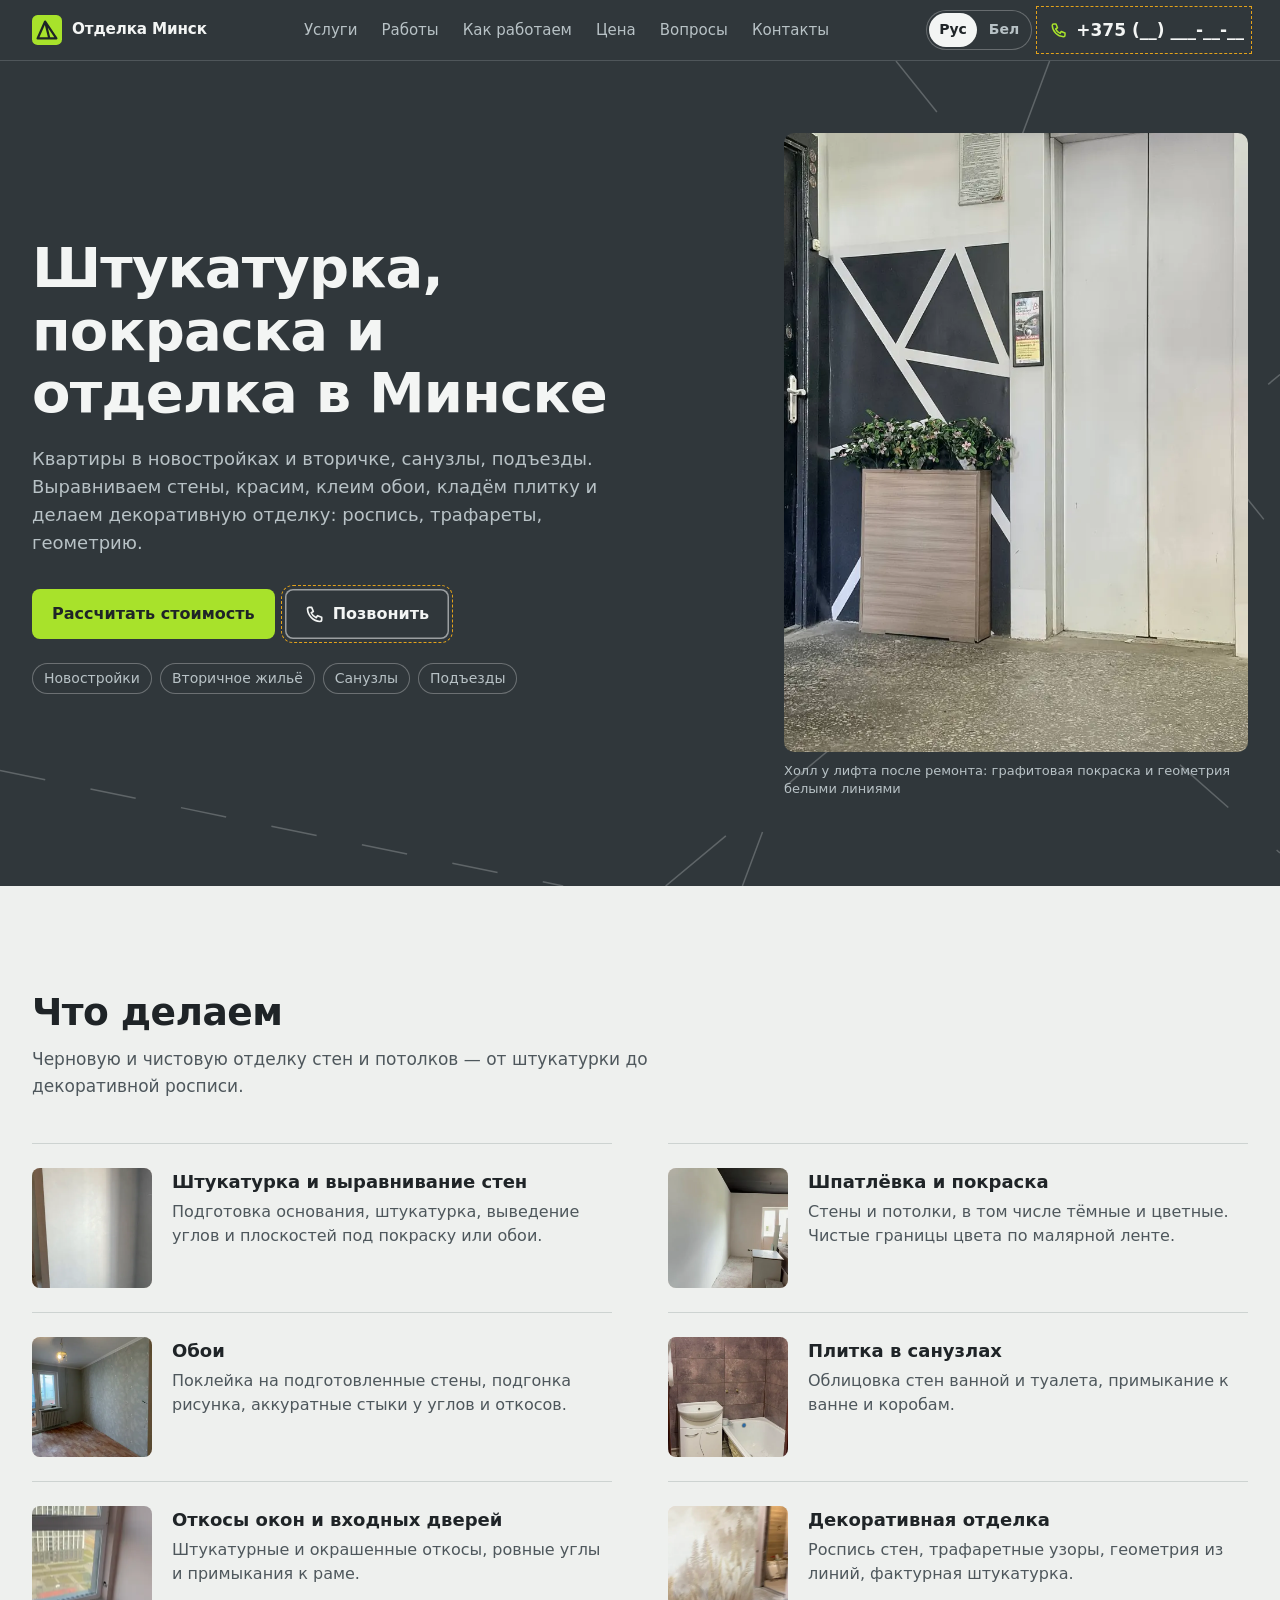
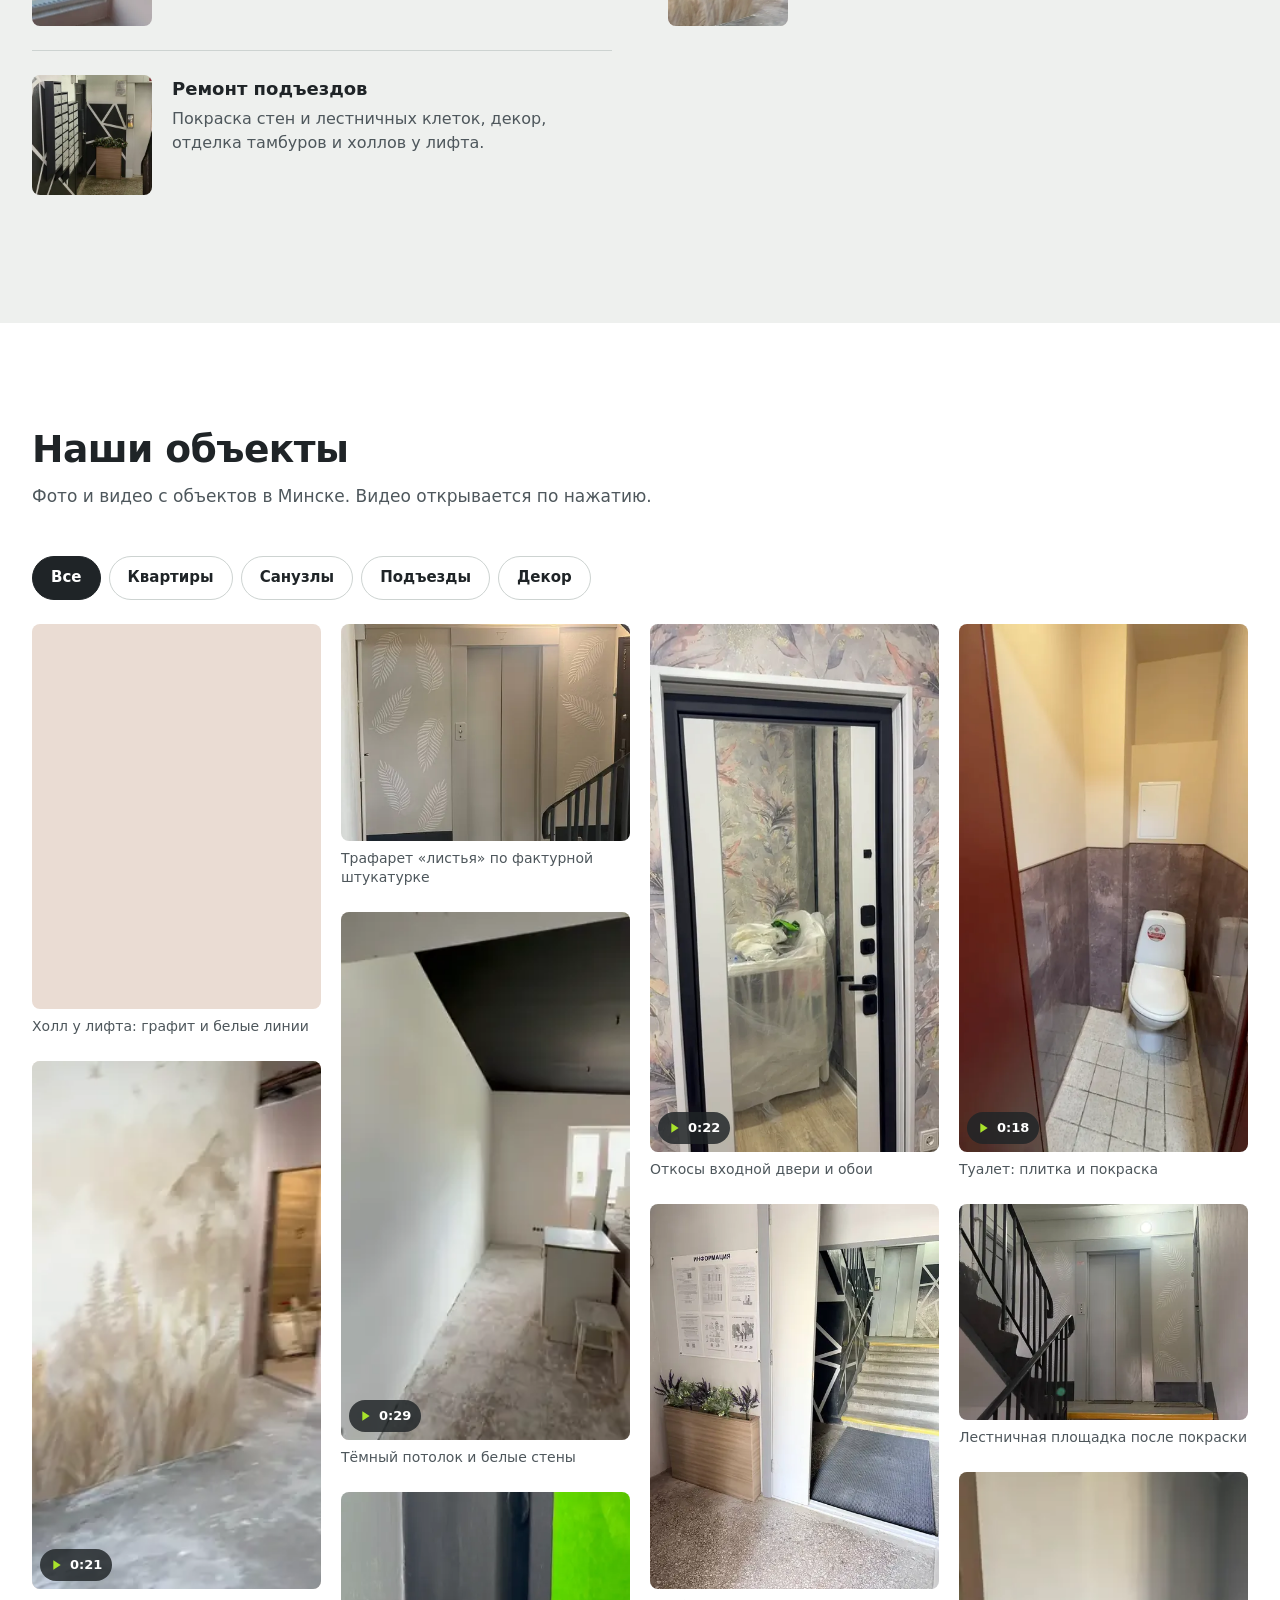
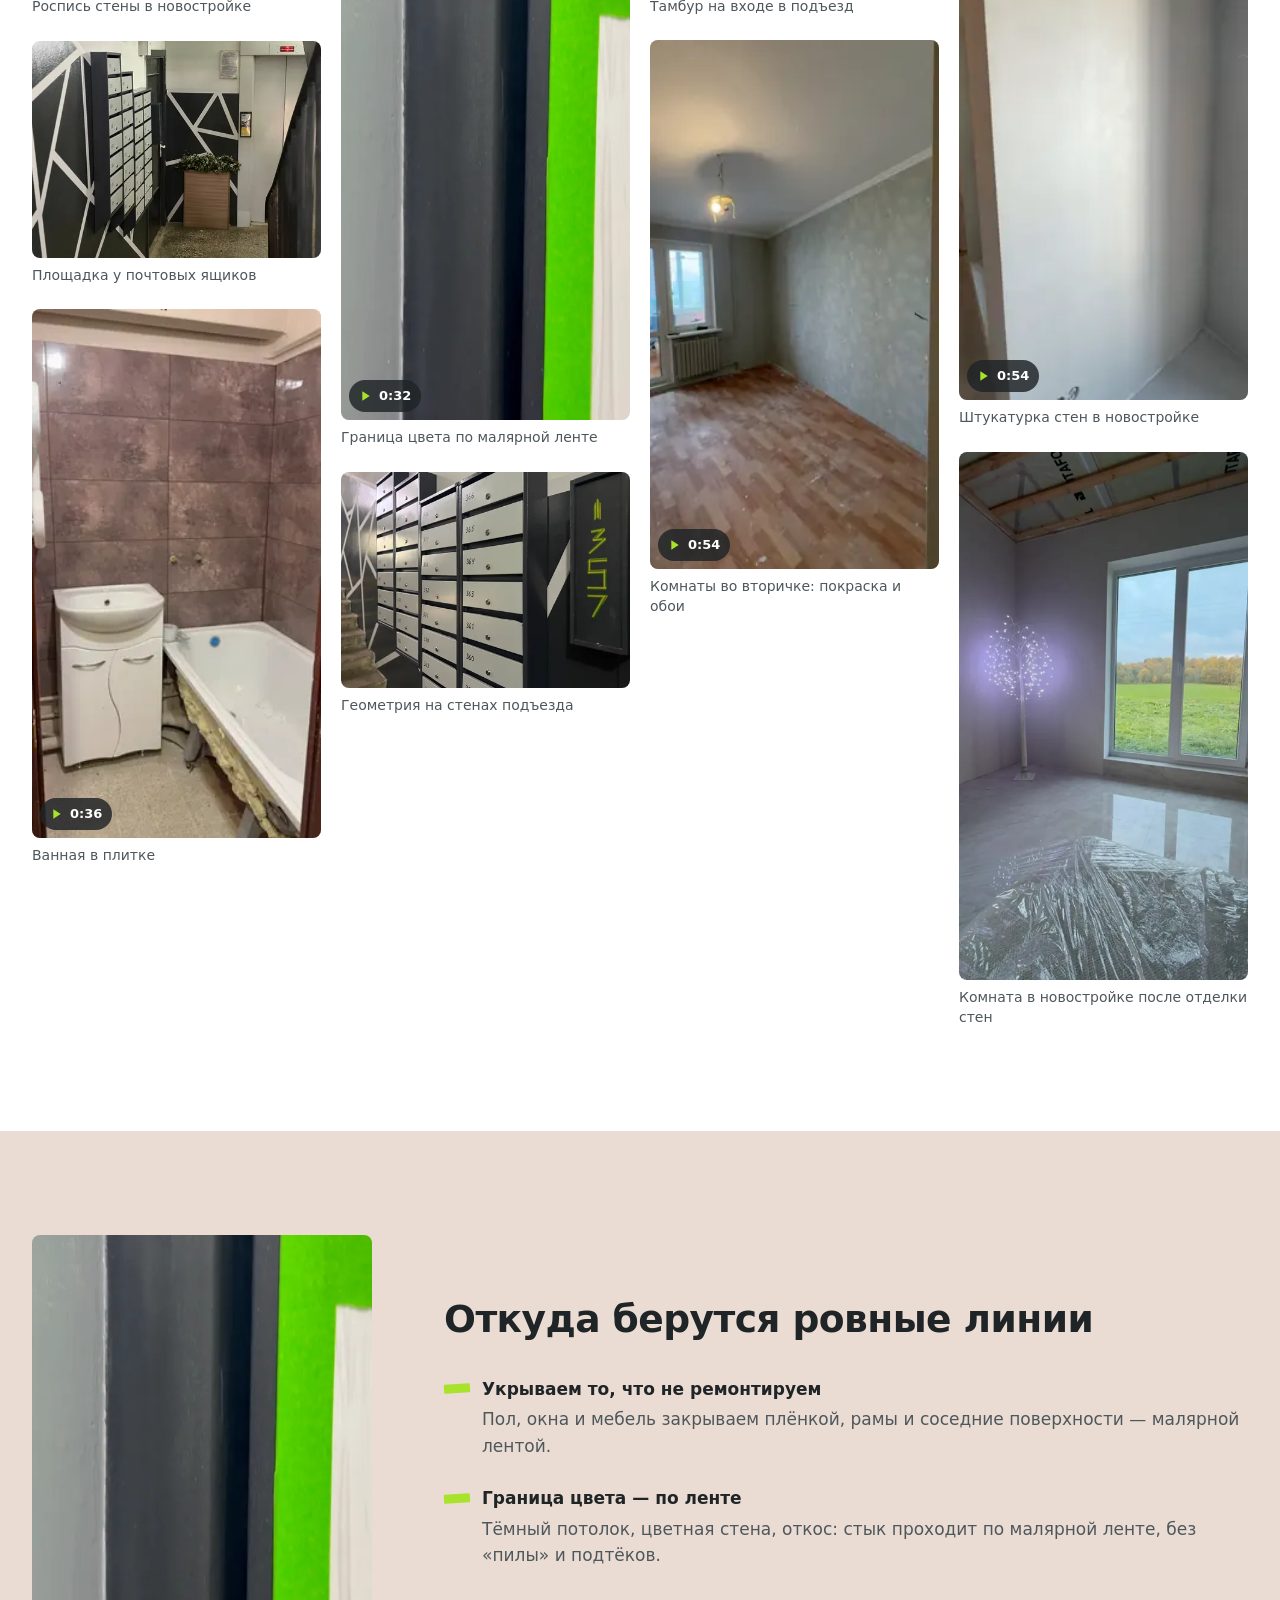
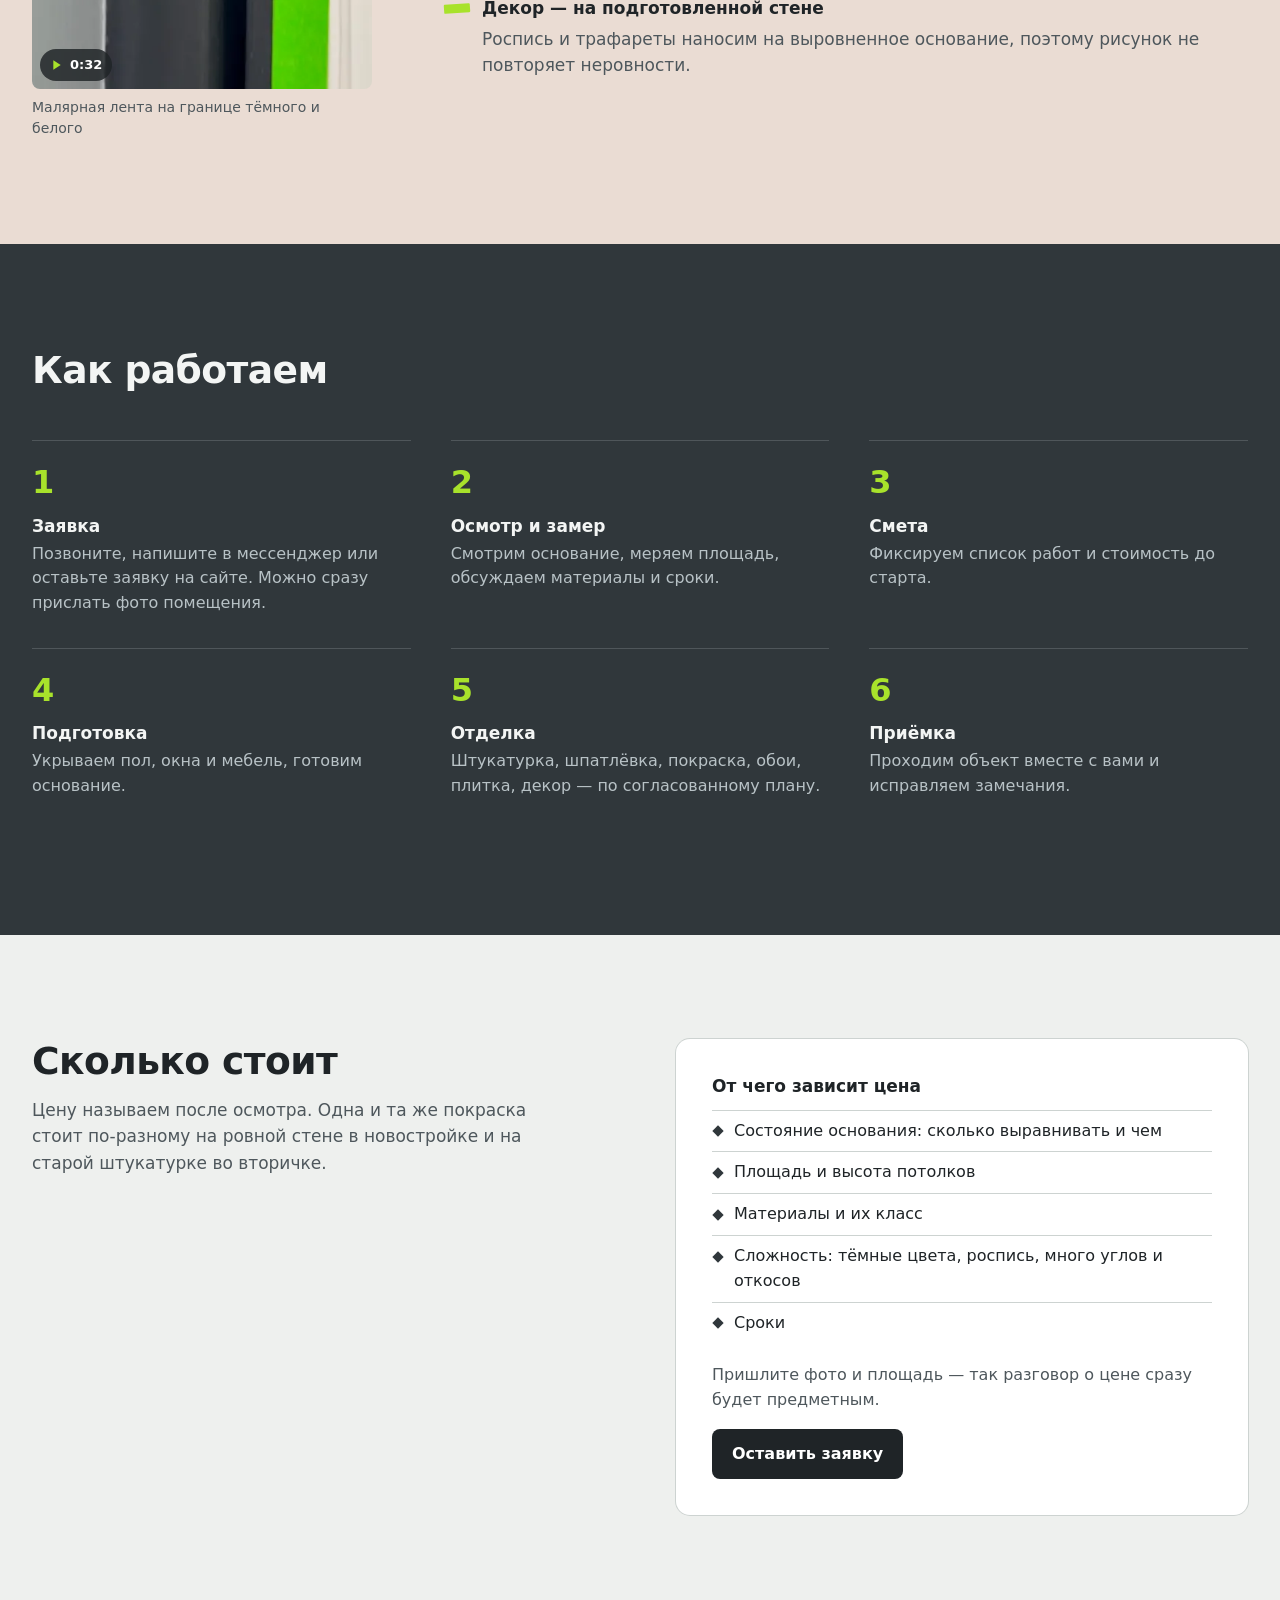
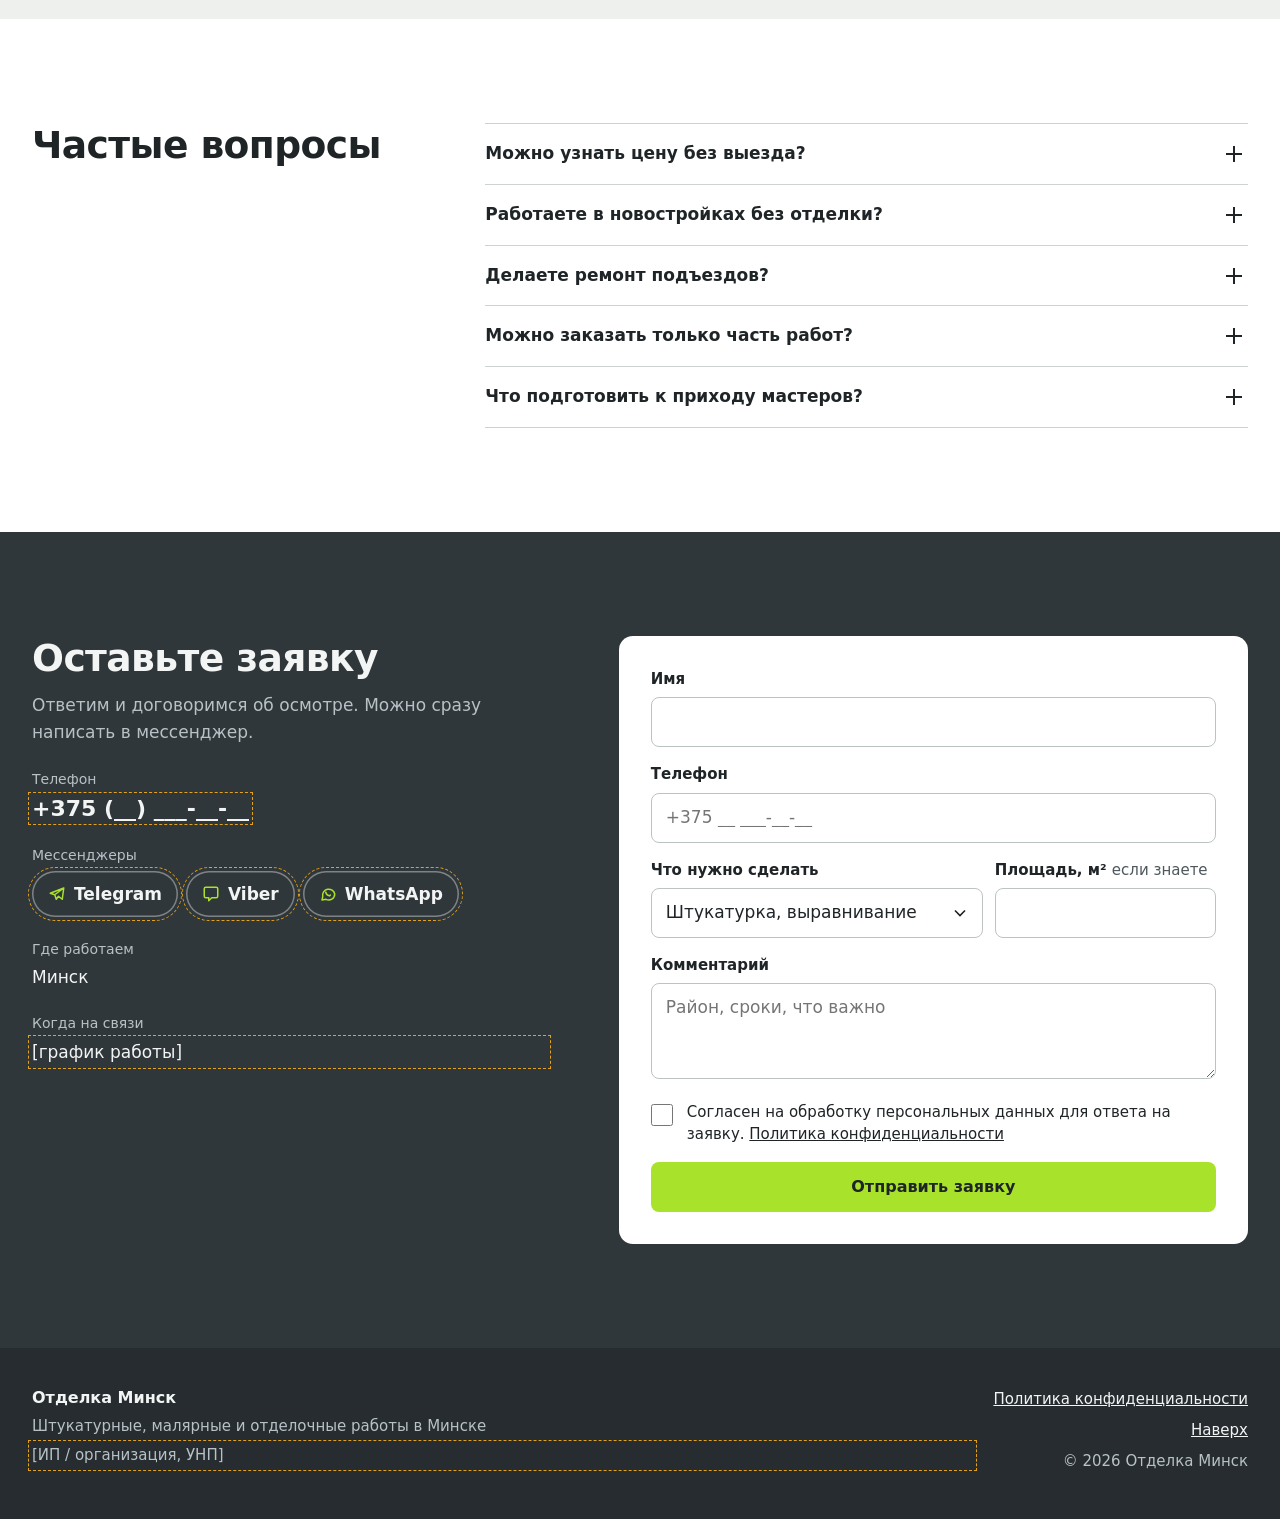
==== index.html @ 93bda0c2 "Одностраничный сайт отделочной бригады в Минске (RU/BY) Статический сайт для GitHub Pages: услуги, ф" ====
<!doctype html>
<html lang="ru">
<head>
<meta charset="utf-8">
<meta name="viewport" content="width=device-width, initial-scale=1, viewport-fit=cover">
<title>Штукатурка, покраска и отделка квартир в Минске | Отделка Минск</title>
<meta name="description" content="Штукатурка, покраска, обои, плитка, откосы и декоративная отделка в Минске. Квартиры, новостройки, подъезды. Фото и видео объектов, заявка на расчёт.">
<meta name="theme-color" content="#30373B">
<meta name="format-detection" content="telephone=no">
<link rel="canonical" href="https://pallsmi.github.io/otdelka-minsk/">
<link rel="alternate" hreflang="ru-BY" href="https://pallsmi.github.io/otdelka-minsk/">
<link rel="alternate" hreflang="be-BY" href="https://pallsmi.github.io/otdelka-minsk/be/">
<link rel="alternate" hreflang="x-default" href="https://pallsmi.github.io/otdelka-minsk/">
<meta property="og:type" content="website">
<meta property="og:locale" content="ru_BY">
<meta property="og:site_name" content="Отделка Минск">
<meta property="og:title" content="Штукатурка, покраска и отделка квартир в Минске">
<meta property="og:description" content="Штукатурка, покраска, обои, плитка, откосы и декоративная отделка в Минске. Квартиры, новостройки, подъезды. Фото и видео объектов, заявка на расчёт.">
<meta property="og:image" content="https://pallsmi.github.io/otdelka-minsk/assets/img/og.jpg">
<meta property="og:image:width" content="1200">
<meta property="og:image:height" content="630">
<meta property="og:image:alt" content="Подъезд после ремонта: графитовые стены с белыми линиями"><meta property="og:url" content="https://pallsmi.github.io/otdelka-minsk/">
<meta name="twitter:card" content="summary_large_image">
<link rel="icon" href="assets/favicon.svg" type="image/svg+xml">
<link rel="icon" href="assets/favicon-32.png" sizes="32x32" type="image/png">
<link rel="apple-touch-icon" href="assets/apple-touch-icon.png">
<link rel="preload" href="assets/fonts/unbounded-cyrillic-wght-normal.woff2" as="font" type="font/woff2" crossorigin>
<link rel="preload" href="assets/fonts/onest-cyrillic-wght-normal.woff2" as="font" type="font/woff2" crossorigin>
<link rel="preload" as="image" type="image/webp" href="assets/img/lift-geometry-800.webp" imagesrcset="assets/img/lift-geometry-480.webp 480w, assets/img/lift-geometry-800.webp 800w" imagesizes="(min-width: 900px) 40vw, 86vw" fetchpriority="high">
<link rel="stylesheet" href="css/style.css?v=d247fea7">
<script type="application/ld+json">{"@context":"https://schema.org","@type":"HomeAndConstructionBusiness","name":"Отделка Минск","description":"Штукатурка, покраска, обои, плитка, откосы и декоративная отделка в Минске. Квартиры, новостройки, подъезды. Фото и видео объектов, заявка на расчёт.","areaServed":{"@type":"City","name":"Минск"},"address":{"@type":"PostalAddress","addressLocality":"Минск","addressCountry":"BY"},"knowsLanguage":["ru","be"],"url":"https://pallsmi.github.io/otdelka-minsk/","image":"https://pallsmi.github.io/otdelka-minsk/assets/img/og.jpg"}</script>
<script type="application/ld+json">{"@context":"https://schema.org","@type":"FAQPage","mainEntity":[{"@type":"Question","name":"Можно узнать цену без выезда?","acceptedAnswer":{"@type":"Answer","text":"Примерно — по фото и площади. Точно — после осмотра: состояние стен и потолков по фото видно не всегда."}},{"@type":"Question","name":"Работаете в новостройках без отделки?","acceptedAnswer":{"@type":"Answer","text":"Да. Примеры — в разделе «Наши объекты»: штукатурка стен, откосы, роспись."}},{"@type":"Question","name":"Делаете ремонт подъездов?","acceptedAnswer":{"@type":"Answer","text":"Да: покраска стен и лестничных клеток, декор, отделка холлов у лифта. Фото — в разделе «Наши объекты»."}},{"@type":"Question","name":"Можно заказать только часть работ?","acceptedAnswer":{"@type":"Answer","text":"Да, например только покраску потолков или только откосы. Объём обсуждаем на осмотре."}},{"@type":"Question","name":"Что подготовить к приходу мастеров?","acceptedAnswer":{"@type":"Answer","text":"Вынести вещи, которые можно вынести, или сдвинуть мебель к центру комнаты — остальное укроем плёнкой."}}]}</script>
</head>
<body>
<a class="skip" href="#main">Перейти к содержанию</a>

<header class="site-header" id="top">
  <div class="wrap header-row">
    <a class="brand" href="./" aria-label="Отделка Минск">
      <svg class="brand-mark" viewBox="0 0 32 32" aria-hidden="true"><rect width="32" height="32" rx="6" fill="#A8E22B"/><path d="M6 25 L14 7 L26 25 Z M14 7 L18.5 25" fill="none" stroke="#1F2427" stroke-width="2.4" stroke-linejoin="round"/></svg>
      <span>Отделка Минск</span>
    </a>
    <nav class="nav" id="nav" aria-label="Меню">
      <ul>
        <li><a href="#services">Услуги</a></li>
        <li><a href="#works">Работы</a></li>
        <li><a href="#process">Как работаем</a></li>
        <li><a href="#price">Цена</a></li>
        <li><a href="#faq">Вопросы</a></li>
        <li><a href="#contact">Контакты</a></li>
      </ul>
      <a class="nav-phone todo" href="#contact"><svg class="ic" viewBox="0 0 24 24" fill="none" stroke="currentColor" stroke-width="2" stroke-linecap="round" stroke-linejoin="round" aria-hidden="true" focusable="false"><path d="M5 4h3l2 5-2.5 1.5a11 11 0 0 0 6 6L15 14l5 2v3a2 2 0 0 1-2 2A16 16 0 0 1 3 6a2 2 0 0 1 2-2z"/></svg><span>+375 (__) ___-__-__</span></a>
    </nav>
    <div class="header-tools">
      <div class="lang" role="group" aria-label="Язык сайта">
        <a href="./" hreflang="ru" lang="ru" aria-current="true">Рус</a>
        <a href="be/" hreflang="be" lang="be">Бел</a>
      </div>
      <a class="header-call todo" href="#contact"><svg class="ic" viewBox="0 0 24 24" fill="none" stroke="currentColor" stroke-width="2" stroke-linecap="round" stroke-linejoin="round" aria-hidden="true" focusable="false"><path d="M5 4h3l2 5-2.5 1.5a11 11 0 0 0 6 6L15 14l5 2v3a2 2 0 0 1-2 2A16 16 0 0 1 3 6a2 2 0 0 1 2-2z"/></svg><span>+375 (__) ___-__-__</span></a>
      <button class="burger" type="button" aria-expanded="false" aria-controls="nav" data-open="Меню" data-close="Закрыть меню" aria-label="Меню">
        <span></span><span></span><span></span>
      </button>
    </div>
  </div>
</header>

<main id="main">

<section class="hero" aria-labelledby="hero-title">
  <svg class="hero-lines" viewBox="0 0 100 100" preserveAspectRatio="none" aria-hidden="true">
    <line x1="52" y1="100" x2="100" y2="38" pathLength="1"/>
    <line x1="70" y1="0" x2="100" y2="58" pathLength="1"/>
    <line x1="62" y1="44" x2="100" y2="96" pathLength="1"/>
    <line x1="82" y1="0" x2="58" y2="100" pathLength="1"/>
    <line x1="0" y1="86" x2="44" y2="100" pathLength="1"/>
  </svg>
  <div class="wrap hero-grid">
    <div class="hero-copy">
      <h1 id="hero-title">Штукатурка, покраска и отделка в Минске</h1>
      <p class="hero-lead">Квартиры в новостройках и вторичке, санузлы, подъезды. Выравниваем стены, красим, клеим обои, кладём плитку и делаем декоративную отделку: роспись, трафареты, геометрию.</p>
      <div class="hero-actions">
        <a class="btn btn-tape" href="#contact">Рассчитать стоимость</a>
        <a class="btn btn-ghost todo" href="#contact"><svg class="ic" viewBox="0 0 24 24" fill="none" stroke="currentColor" stroke-width="2" stroke-linecap="round" stroke-linejoin="round" aria-hidden="true" focusable="false"><path d="M5 4h3l2 5-2.5 1.5a11 11 0 0 0 6 6L15 14l5 2v3a2 2 0 0 1-2 2A16 16 0 0 1 3 6a2 2 0 0 1 2-2z"/></svg>Позвонить</a>
      </div>
      <ul class="hero-tags" aria-label="Типы объектов"><li>Новостройки</li><li>Вторичное жильё</li><li>Санузлы</li><li>Подъезды</li>
      </ul>
    </div>
    <figure class="hero-photo">
      <img src="assets/img/lift-geometry-800.webp" srcset="assets/img/lift-geometry-480.webp 480w, assets/img/lift-geometry-800.webp 800w" sizes="(min-width: 900px) 40vw, 86vw"
 width="960" height="1280" alt="Холл у лифта после ремонта: графитовая покраска и геометрия белыми линиями" loading="eager" decoding="sync" fetchpriority="high">
      <figcaption>Холл у лифта после ремонта: графитовая покраска и геометрия белыми линиями</figcaption>
    </figure>
  </div>
</section>

<section class="section services" id="services" aria-labelledby="services-title">
  <div class="wrap">
    <div class="section-head">
      <h2 id="services-title">Что делаем</h2>
      <p>Черновую и чистовую отделку стен и потолков — от штукатурки до декоративной росписи.</p>
    </div>
    <ul class="svc">
      <li>
        <img class="svc-img" src="assets/img/plaster-464.webp" srcset="assets/img/plaster-240.webp 240w, assets/img/plaster-464.webp 464w" sizes="(min-width: 900px) 128px, 96px"
 width="464" height="848" alt="" loading="lazy" decoding="async">
        <div>
          <h3>Штукатурка и выравнивание стен</h3>
          <p>Подготовка основания, штукатурка, выведение углов и плоскостей под покраску или обои.</p>
        </div>
      </li>
      <li>
        <img class="svc-img" src="assets/img/dark-ceiling-464.webp" srcset="assets/img/dark-ceiling-240.webp 240w, assets/img/dark-ceiling-464.webp 464w" sizes="(min-width: 900px) 128px, 96px"
 width="464" height="848" alt="" loading="lazy" decoding="async">
        <div>
          <h3>Шпатлёвка и покраска</h3>
          <p>Стены и потолки, в том числе тёмные и цветные. Чистые границы цвета по малярной ленте.</p>
        </div>
      </li>
      <li>
        <img class="svc-img" src="assets/img/wallpaper-464.webp" srcset="assets/img/wallpaper-240.webp 240w, assets/img/wallpaper-464.webp 464w" sizes="(min-width: 900px) 128px, 96px"
 width="464" height="848" alt="" loading="lazy" decoding="async">
        <div>
          <h3>Обои</h3>
          <p>Поклейка на подготовленные стены, подгонка рисунка, аккуратные стыки у углов и откосов.</p>
        </div>
      </li>
      <li>
        <img class="svc-img" src="assets/img/bath-464.webp" srcset="assets/img/bath-240.webp 240w, assets/img/bath-464.webp 464w" sizes="(min-width: 900px) 128px, 96px"
 width="464" height="848" alt="" loading="lazy" decoding="async">
        <div>
          <h3>Плитка в санузлах</h3>
          <p>Облицовка стен ванной и туалета, примыкание к ванне и коробам.</p>
        </div>
      </li>
      <li>
        <img class="svc-img" src="assets/img/slopes-464.webp" srcset="assets/img/slopes-240.webp 240w, assets/img/slopes-464.webp 464w" sizes="(min-width: 900px) 128px, 96px"
 width="464" height="848" alt="" loading="lazy" decoding="async">
        <div>
          <h3>Откосы окон и входных дверей</h3>
          <p>Штукатурные и окрашенные откосы, ровные углы и примыкания к раме.</p>
        </div>
      </li>
      <li>
        <img class="svc-img" src="assets/img/mural-464.webp" srcset="assets/img/mural-240.webp 240w, assets/img/mural-464.webp 464w" sizes="(min-width: 900px) 128px, 96px"
 width="464" height="848" alt="" loading="lazy" decoding="async">
        <div>
          <h3>Декоративная отделка</h3>
          <p>Роспись стен, трафаретные узоры, геометрия из линий, фактурная штукатурка.</p>
        </div>
      </li>
      <li>
        <img class="svc-img" src="assets/img/hall-geometry-800.webp" srcset="assets/img/hall-geometry-480.webp 480w, assets/img/hall-geometry-800.webp 800w, assets/img/hall-geometry-1280.webp 1280w" sizes="(min-width: 900px) 128px, 96px"
 width="1280" height="960" alt="" loading="lazy" decoding="async">
        <div>
          <h3>Ремонт подъездов</h3>
          <p>Покраска стен и лестничных клеток, декор, отделка тамбуров и холлов у лифта.</p>
        </div>
      </li>
    </ul>
  </div>
</section>

<section class="section works" id="works" aria-labelledby="works-title">
  <div class="wrap">
    <div class="section-head">
      <h2 id="works-title">Наши объекты</h2>
      <p>Фото и видео с объектов в Минске. Видео открывается по нажатию.</p>
    </div>
    <div class="filters" role="group" aria-label="Показать работы">
      <button type="button" data-filter="all" aria-pressed="true">Все</button>
      <button type="button" data-filter="flat" aria-pressed="false">Квартиры</button>
      <button type="button" data-filter="bath" aria-pressed="false">Санузлы</button>
      <button type="button" data-filter="entrance" aria-pressed="false">Подъезды</button>
      <button type="button" data-filter="decor" aria-pressed="false">Декор</button>
    </div>
    <ul class="grid" id="grid">
      <li data-cats="entrance decor">
        <figure>
          <button class="tile" type="button" data-index="0">
            <span class="sr-only">Открыть фото: Холл у лифта: графит и белые линии</span>
            <img src="assets/img/lift-geometry-800.webp" srcset="assets/img/lift-geometry-480.webp 480w, assets/img/lift-geometry-800.webp 800w" sizes="(min-width: 1040px) 280px, (min-width: 600px) 30vw, 46vw"
 width="960" height="1280" alt="" loading="lazy" decoding="async">
          </button>
          <figcaption>Холл у лифта: графит и белые линии</figcaption>
        </figure>
      </li>
      <li data-cats="flat decor">
        <figure>
          <button class="tile" type="button" data-index="1">
            <span class="sr-only">Смотреть видео: Роспись стены в новостройке</span>
            <img src="assets/img/mural-464.webp" srcset="assets/img/mural-240.webp 240w, assets/img/mural-464.webp 464w" sizes="(min-width: 1040px) 280px, (min-width: 600px) 30vw, 46vw"
 width="464" height="848" alt="" loading="lazy" decoding="async">
            <span class="play" aria-hidden="true"><svg class="ic" viewBox="0 0 24 24" fill="none" stroke="currentColor" stroke-width="2" stroke-linecap="round" stroke-linejoin="round" aria-hidden="true" focusable="false"><path d="M8 5v14l11-7z" fill="currentColor" stroke="none"/></svg><span>0:21</span></span>
          </button>
          <figcaption>Роспись стены в новостройке</figcaption>
        </figure>
      </li>
      <li data-cats="entrance decor">
        <figure>
          <button class="tile" type="button" data-index="2">
            <span class="sr-only">Открыть фото: Площадка у почтовых ящиков</span>
            <img src="assets/img/hall-geometry-800.webp" srcset="assets/img/hall-geometry-480.webp 480w, assets/img/hall-geometry-800.webp 800w, assets/img/hall-geometry-1280.webp 1280w" sizes="(min-width: 1040px) 280px, (min-width: 600px) 30vw, 46vw"
 width="1280" height="960" alt="" loading="lazy" decoding="async">
          </button>
          <figcaption>Площадка у почтовых ящиков</figcaption>
        </figure>
      </li>
      <li data-cats="bath">
        <figure>
          <button class="tile" type="button" data-index="3">
            <span class="sr-only">Смотреть видео: Ванная в плитке</span>
            <img src="assets/img/bath-464.webp" srcset="assets/img/bath-240.webp 240w, assets/img/bath-464.webp 464w" sizes="(min-width: 1040px) 280px, (min-width: 600px) 30vw, 46vw"
 width="464" height="848" alt="" loading="lazy" decoding="async">
            <span class="play" aria-hidden="true"><svg class="ic" viewBox="0 0 24 24" fill="none" stroke="currentColor" stroke-width="2" stroke-linecap="round" stroke-linejoin="round" aria-hidden="true" focusable="false"><path d="M8 5v14l11-7z" fill="currentColor" stroke="none"/></svg><span>0:36</span></span>
          </button>
          <figcaption>Ванная в плитке</figcaption>
        </figure>
      </li>
      <li data-cats="entrance decor">
        <figure>
          <button class="tile" type="button" data-index="4">
            <span class="sr-only">Открыть фото: Трафарет «листья» по фактурной штукатурке</span>
            <img src="assets/img/lift-leaves-800.webp" srcset="assets/img/lift-leaves-480.webp 480w, assets/img/lift-leaves-800.webp 800w, assets/img/lift-leaves-1280.webp 1280w" sizes="(min-width: 1040px) 280px, (min-width: 600px) 30vw, 46vw"
 width="1280" height="960" alt="" loading="lazy" decoding="async">
          </button>
          <figcaption>Трафарет «листья» по фактурной штукатурке</figcaption>
        </figure>
      </li>
      <li data-cats="flat">
        <figure>
          <button class="tile" type="button" data-index="5">
            <span class="sr-only">Смотреть видео: Тёмный потолок и белые стены</span>
            <img src="assets/img/dark-ceiling-464.webp" srcset="assets/img/dark-ceiling-240.webp 240w, assets/img/dark-ceiling-464.webp 464w" sizes="(min-width: 1040px) 280px, (min-width: 600px) 30vw, 46vw"
 width="464" height="848" alt="" loading="lazy" decoding="async">
            <span class="play" aria-hidden="true"><svg class="ic" viewBox="0 0 24 24" fill="none" stroke="currentColor" stroke-width="2" stroke-linecap="round" stroke-linejoin="round" aria-hidden="true" focusable="false"><path d="M8 5v14l11-7z" fill="currentColor" stroke="none"/></svg><span>0:29</span></span>
          </button>
          <figcaption>Тёмный потолок и белые стены</figcaption>
        </figure>
      </li>
      <li data-cats="flat decor">
        <figure>
          <button class="tile" type="button" data-index="6">
            <span class="sr-only">Смотреть видео: Граница цвета по малярной ленте</span>
            <img src="assets/img/tape-464.webp" srcset="assets/img/tape-240.webp 240w, assets/img/tape-464.webp 464w" sizes="(min-width: 1040px) 280px, (min-width: 600px) 30vw, 46vw"
 width="464" height="848" alt="" loading="lazy" decoding="async">
            <span class="play" aria-hidden="true"><svg class="ic" viewBox="0 0 24 24" fill="none" stroke="currentColor" stroke-width="2" stroke-linecap="round" stroke-linejoin="round" aria-hidden="true" focusable="false"><path d="M8 5v14l11-7z" fill="currentColor" stroke="none"/></svg><span>0:32</span></span>
          </button>
          <figcaption>Граница цвета по малярной ленте</figcaption>
        </figure>
      </li>
      <li data-cats="entrance decor">
        <figure>
          <button class="tile" type="button" data-index="7">
            <span class="sr-only">Открыть фото: Геометрия на стенах подъезда</span>
            <img src="assets/img/mailboxes-800.webp" srcset="assets/img/mailboxes-480.webp 480w, assets/img/mailboxes-800.webp 800w, assets/img/mailboxes-1280.webp 1280w" sizes="(min-width: 1040px) 280px, (min-width: 600px) 30vw, 46vw"
 width="1280" height="960" alt="" loading="lazy" decoding="async">
          </button>
          <figcaption>Геометрия на стенах подъезда</figcaption>
        </figure>
      </li>
      <li data-cats="flat">
        <figure>
          <button class="tile" type="button" data-index="8">
            <span class="sr-only">Смотреть видео: Откосы входной двери и обои</span>
            <img src="assets/img/door-464.webp" srcset="assets/img/door-240.webp 240w, assets/img/door-464.webp 464w" sizes="(min-width: 1040px) 280px, (min-width: 600px) 30vw, 46vw"
 width="464" height="848" alt="" loading="lazy" decoding="async">
            <span class="play" aria-hidden="true"><svg class="ic" viewBox="0 0 24 24" fill="none" stroke="currentColor" stroke-width="2" stroke-linecap="round" stroke-linejoin="round" aria-hidden="true" focusable="false"><path d="M8 5v14l11-7z" fill="currentColor" stroke="none"/></svg><span>0:22</span></span>
          </button>
          <figcaption>Откосы входной двери и обои</figcaption>
        </figure>
      </li>
      <li data-cats="entrance">
        <figure>
          <button class="tile" type="button" data-index="9">
            <span class="sr-only">Открыть фото: Тамбур на входе в подъезд</span>
            <img src="assets/img/entrance-800.webp" srcset="assets/img/entrance-480.webp 480w, assets/img/entrance-800.webp 800w" sizes="(min-width: 1040px) 280px, (min-width: 600px) 30vw, 46vw"
 width="960" height="1280" alt="" loading="lazy" decoding="async">
          </button>
          <figcaption>Тамбур на входе в подъезд</figcaption>
        </figure>
      </li>
      <li data-cats="flat">
        <figure>
          <button class="tile" type="button" data-index="10">
            <span class="sr-only">Смотреть видео: Комнаты во вторичке: покраска и обои</span>
            <img src="assets/img/wallpaper-464.webp" srcset="assets/img/wallpaper-240.webp 240w, assets/img/wallpaper-464.webp 464w" sizes="(min-width: 1040px) 280px, (min-width: 600px) 30vw, 46vw"
 width="464" height="848" alt="" loading="lazy" decoding="async">
            <span class="play" aria-hidden="true"><svg class="ic" viewBox="0 0 24 24" fill="none" stroke="currentColor" stroke-width="2" stroke-linecap="round" stroke-linejoin="round" aria-hidden="true" focusable="false"><path d="M8 5v14l11-7z" fill="currentColor" stroke="none"/></svg><span>0:54</span></span>
          </button>
          <figcaption>Комнаты во вторичке: покраска и обои</figcaption>
        </figure>
      </li>
      <li data-cats="bath">
        <figure>
          <button class="tile" type="button" data-index="11">
            <span class="sr-only">Смотреть видео: Туалет: плитка и покраска</span>
            <img src="assets/img/wc-464.webp" srcset="assets/img/wc-240.webp 240w, assets/img/wc-464.webp 464w" sizes="(min-width: 1040px) 280px, (min-width: 600px) 30vw, 46vw"
 width="464" height="848" alt="" loading="lazy" decoding="async">
            <span class="play" aria-hidden="true"><svg class="ic" viewBox="0 0 24 24" fill="none" stroke="currentColor" stroke-width="2" stroke-linecap="round" stroke-linejoin="round" aria-hidden="true" focusable="false"><path d="M8 5v14l11-7z" fill="currentColor" stroke="none"/></svg><span>0:18</span></span>
          </button>
          <figcaption>Туалет: плитка и покраска</figcaption>
        </figure>
      </li>
      <li data-cats="entrance decor">
        <figure>
          <button class="tile" type="button" data-index="12">
            <span class="sr-only">Открыть фото: Лестничная площадка после покраски</span>
            <img src="assets/img/stair-leaves-800.webp" srcset="assets/img/stair-leaves-480.webp 480w, assets/img/stair-leaves-800.webp 800w, assets/img/stair-leaves-1280.webp 1280w" sizes="(min-width: 1040px) 280px, (min-width: 600px) 30vw, 46vw"
 width="1280" height="960" alt="" loading="lazy" decoding="async">
          </button>
          <figcaption>Лестничная площадка после покраски</figcaption>
        </figure>
      </li>
      <li data-cats="flat">
        <figure>
          <button class="tile" type="button" data-index="13">
            <span class="sr-only">Смотреть видео: Штукатурка стен в новостройке</span>
            <img src="assets/img/plaster-464.webp" srcset="assets/img/plaster-240.webp 240w, assets/img/plaster-464.webp 464w" sizes="(min-width: 1040px) 280px, (min-width: 600px) 30vw, 46vw"
 width="464" height="848" alt="" loading="lazy" decoding="async">
            <span class="play" aria-hidden="true"><svg class="ic" viewBox="0 0 24 24" fill="none" stroke="currentColor" stroke-width="2" stroke-linecap="round" stroke-linejoin="round" aria-hidden="true" focusable="false"><path d="M8 5v14l11-7z" fill="currentColor" stroke="none"/></svg><span>0:54</span></span>
          </button>
          <figcaption>Штукатурка стен в новостройке</figcaption>
        </figure>
      </li>
      <li data-cats="flat">
        <figure>
          <button class="tile" type="button" data-index="14">
            <span class="sr-only">Открыть фото: Комната в новостройке после отделки стен</span>
            <img src="assets/img/new-room-464.webp" srcset="assets/img/new-room-240.webp 240w, assets/img/new-room-464.webp 464w" sizes="(min-width: 1040px) 280px, (min-width: 600px) 30vw, 46vw"
 width="464" height="848" alt="" loading="lazy" decoding="async">
          </button>
          <figcaption>Комната в новостройке после отделки стен</figcaption>
        </figure>
      </li>
    </ul>
  </div>
</section>

<section class="section details" aria-labelledby="details-title">
  <div class="wrap details-grid">
    <figure class="details-media">
      <button class="tile" type="button" data-index="6">
        <span class="sr-only">Смотреть видео: Граница цвета по малярной ленте</span>
        <img src="assets/img/tape-464.webp" srcset="assets/img/tape-240.webp 240w, assets/img/tape-464.webp 464w" sizes="(min-width: 900px) 360px, 70vw"
 width="464" height="848" alt="" loading="lazy" decoding="async">
        <span class="play" aria-hidden="true"><svg class="ic" viewBox="0 0 24 24" fill="none" stroke="currentColor" stroke-width="2" stroke-linecap="round" stroke-linejoin="round" aria-hidden="true" focusable="false"><path d="M8 5v14l11-7z" fill="currentColor" stroke="none"/></svg><span>0:32</span></span>
      </button>
      <figcaption>Малярная лента на границе тёмного и белого</figcaption>
    </figure>
    <div>
      <h2 id="details-title">Откуда берутся ровные линии</h2>
      <ul class="points">
        <li><h3>Укрываем то, что не ремонтируем</h3><p>Пол, окна и мебель закрываем плёнкой, рамы и соседние поверхности — малярной лентой.</p></li>
        <li><h3>Граница цвета — по ленте</h3><p>Тёмный потолок, цветная стена, откос: стык проходит по малярной ленте, без «пилы» и подтёков.</p></li>
        <li><h3>Декор — на подготовленной стене</h3><p>Роспись и трафареты наносим на выровненное основание, поэтому рисунок не повторяет неровности.</p></li>
      </ul>
    </div>
  </div>
</section>

<section class="section process" id="process" aria-labelledby="process-title">
  <div class="wrap">
    <h2 id="process-title">Как работаем</h2>
    <ol class="steps">
      <li><h3>Заявка</h3><p>Позвоните, напишите в мессенджер или оставьте заявку на сайте. Можно сразу прислать фото помещения.</p></li>
      <li><h3>Осмотр и замер</h3><p>Смотрим основание, меряем площадь, обсуждаем материалы и сроки.</p></li>
      <li><h3>Смета</h3><p>Фиксируем список работ и стоимость до старта.</p></li>
      <li><h3>Подготовка</h3><p>Укрываем пол, окна и мебель, готовим основание.</p></li>
      <li><h3>Отделка</h3><p>Штукатурка, шпатлёвка, покраска, обои, плитка, декор — по согласованному плану.</p></li>
      <li><h3>Приёмка</h3><p>Проходим объект вместе с вами и исправляем замечания.</p></li>
    </ol>
  </div>
</section>

<section class="section price" id="price" aria-labelledby="price-title">
  <div class="wrap price-grid">
    <div>
      <h2 id="price-title">Сколько стоит</h2>
      <p class="price-text">Цену называем после осмотра. Одна и та же покраска стоит по-разному на ровной стене в новостройке и на старой штукатурке во вторичке.</p>
    </div>
    <div class="price-card">
      <h3>От чего зависит цена</h3>
      <ul class="factors"><li>Состояние основания: сколько выравнивать и чем</li><li>Площадь и высота потолков</li><li>Материалы и их класс</li><li>Сложность: тёмные цвета, роспись, много углов и откосов</li><li>Сроки</li>
      </ul>
      <p>Пришлите фото и площадь — так разговор о цене сразу будет предметным.</p>
      <a class="btn btn-ink" href="#contact">Оставить заявку</a>
    </div>
  </div>
</section>

<section class="section faq" id="faq" aria-labelledby="faq-title">
  <div class="wrap faq-wrap">
    <h2 id="faq-title">Частые вопросы</h2>
    <div class="faq-list">
      <details>
        <summary>Можно узнать цену без выезда?</summary>
        <p>Примерно — по фото и площади. Точно — после осмотра: состояние стен и потолков по фото видно не всегда.</p>
      </details>
      <details>
        <summary>Работаете в новостройках без отделки?</summary>
        <p>Да. Примеры — в разделе «Наши объекты»: штукатурка стен, откосы, роспись.</p>
      </details>
      <details>
        <summary>Делаете ремонт подъездов?</summary>
        <p>Да: покраска стен и лестничных клеток, декор, отделка холлов у лифта. Фото — в разделе «Наши объекты».</p>
      </details>
      <details>
        <summary>Можно заказать только часть работ?</summary>
        <p>Да, например только покраску потолков или только откосы. Объём обсуждаем на осмотре.</p>
      </details>
      <details>
        <summary>Что подготовить к приходу мастеров?</summary>
        <p>Вынести вещи, которые можно вынести, или сдвинуть мебель к центру комнаты — остальное укроем плёнкой.</p>
      </details>
    </div>
  </div>
</section>

<section class="section contact" id="contact" aria-labelledby="contact-title">
  <div class="wrap contact-grid">
    <div class="contact-info">
      <h2 id="contact-title">Оставьте заявку</h2>
      <p class="contact-lead">Ответим и договоримся об осмотре. Можно сразу написать в мессенджер.</p>
      <dl>
        <div>
          <dt>Телефон</dt>
          <dd><a class="big-phone todo" href="#contact">+375 (__) ___-__-__</a></dd>
        </div>
        <div>
          <dt>Мессенджеры</dt>
          <dd class="messengers">
            <a class="msg todo" href="#contact"><svg class="ic" viewBox="0 0 24 24" fill="none" stroke="currentColor" stroke-width="2" stroke-linecap="round" stroke-linejoin="round" aria-hidden="true" focusable="false"><path d="M21 4 3 11l6 2 2 6 3-4 5 4zM9 13 21 4"/></svg><span>Telegram</span></a>
            <a class="msg todo" href="#contact"><svg class="ic" viewBox="0 0 24 24" fill="none" stroke="currentColor" stroke-width="2" stroke-linecap="round" stroke-linejoin="round" aria-hidden="true" focusable="false"><path d="M5 3h14a2 2 0 0 1 2 2v10a2 2 0 0 1-2 2h-6l-4 4v-4H5a2 2 0 0 1-2-2V5a2 2 0 0 1 2-2z"/></svg><span>Viber</span></a>
            <a class="msg todo" href="#contact"><svg class="ic" viewBox="0 0 24 24" fill="none" stroke="currentColor" stroke-width="2" stroke-linecap="round" stroke-linejoin="round" aria-hidden="true" focusable="false"><path d="M21 12a8 8 0 0 1-11.6 7.1L4 20l1-4.6A8 8 0 1 1 21 12z"/><path d="M9 9.5c.5 2.5 2.5 4.5 5 5l1.2-1.2"/></svg><span>WhatsApp</span></a>
          </dd>
        </div>
        <div>
          <dt>Где работаем</dt>
          <dd>Минск</dd>
        </div>
        <div>
          <dt>Когда на связи</dt>
          <dd class="todo">[график работы]</dd>
        </div>
      </dl>
    </div>

    <form class="form" id="lead-form" novalidate
          data-provider="" data-endpoint=""
          data-ok="Заявка отправлена. Свяжемся с вами по указанному телефону." data-err="Не получилось отправить. Позвоните или напишите в мессенджер — контакты рядом." data-sending="Отправляем…"
          data-header="Заявка с сайта" data-brand="Отделка Минск">
      <div class="hp" aria-hidden="true">
        <label>Website <input type="text" name="website" tabindex="-1" autocomplete="off"></label>
      </div>
      <div class="field">
        <label for="f-name">Имя</label>
        <input id="f-name" name="name" type="text" autocomplete="name" required maxlength="80" aria-describedby="f-name-err">
        <p class="err" id="f-name-err" data-msg="Укажите имя"></p>
      </div>
      <div class="field">
        <label for="f-phone">Телефон</label>
        <input id="f-phone" name="phone" type="tel" inputmode="tel" autocomplete="tel" placeholder="+375 __ ___-__-__" required aria-describedby="f-phone-err">
        <p class="err" id="f-phone-err" data-msg="Укажите телефон в формате +375 XX XXX-XX-XX"></p>
      </div>
      <div class="field-row">
        <div class="field">
          <label for="f-work">Что нужно сделать</label>
          <select id="f-work" name="work"><option>Штукатурка, выравнивание</option><option>Покраска</option><option>Обои</option><option>Плитка</option><option>Откосы</option><option>Декор</option><option>Подъезд</option><option>Несколько видов работ</option>
          </select>
        </div>
        <div class="field field-area">
          <label for="f-area">Площадь, м² <span class="hint">если знаете</span></label>
          <input id="f-area" name="area" type="number" inputmode="decimal" min="1" max="10000" step="any">
        </div>
      </div>
      <div class="field">
        <label for="f-msg">Комментарий</label>
        <textarea id="f-msg" name="message" rows="3" maxlength="1500" placeholder="Район, сроки, что важно"></textarea>
      </div>
      <div class="field check">
        <input id="f-consent" name="consent" type="checkbox" required aria-describedby="f-consent-err">
        <label for="f-consent">Согласен на обработку персональных данных для ответа на заявку. <a href="privacy.html">Политика конфиденциальности</a></label>
        <p class="err" id="f-consent-err" data-msg="Нужно согласие на обработку данных"></p>
      </div>
      <button class="btn btn-tape btn-wide" type="submit">Отправить заявку</button>
      <p class="form-status" role="status" aria-live="polite"></p>
    </form>
  </div>
</section>

</main>

<footer class="site-footer">
  <div class="wrap footer-row">
    <div>
      <p class="footer-brand">Отделка Минск</p>
      <p>Штукатурные, малярные и отделочные работы в Минске</p>
      <p class="todo">[ИП / организация, УНП]</p>
    </div>
    <div class="footer-links">
      <a href="privacy.html">Политика конфиденциальности</a>
      <a href="#top">Наверх</a>
      <p>© <span data-year>2026</span> Отделка Минск</p>
    </div>
  </div>
</footer>

<nav class="bar" aria-label="Контакты">
  <a class="todo" href="#contact"><svg class="ic" viewBox="0 0 24 24" fill="none" stroke="currentColor" stroke-width="2" stroke-linecap="round" stroke-linejoin="round" aria-hidden="true" focusable="false"><path d="M5 4h3l2 5-2.5 1.5a11 11 0 0 0 6 6L15 14l5 2v3a2 2 0 0 1-2 2A16 16 0 0 1 3 6a2 2 0 0 1 2-2z"/></svg><span>Позвонить</span></a>
  <a class="todo" href="#contact"><svg class="ic" viewBox="0 0 24 24" fill="none" stroke="currentColor" stroke-width="2" stroke-linecap="round" stroke-linejoin="round" aria-hidden="true" focusable="false"><path d="M21 12a8 8 0 0 1-11.6 7.1L4 20l1-4.6A8 8 0 1 1 21 12z"/></svg><span>Написать</span></a>
  <a class="bar-cta" href="#contact"><svg class="ic" viewBox="0 0 24 24" fill="none" stroke="currentColor" stroke-width="2" stroke-linecap="round" stroke-linejoin="round" aria-hidden="true" focusable="false"><path d="M6 3h12v18H6zM9 8h6M9 12h6M9 16h4"/></svg><span>Заявка</span></a>
</nav>

<dialog class="lightbox" id="lightbox" aria-label="Наши объекты">
  <div class="lb-stage"></div>
  <p class="lb-caption"></p>
  <button class="lb-btn lb-close" type="button" aria-label="Закрыть"><svg class="ic" viewBox="0 0 24 24" fill="none" stroke="currentColor" stroke-width="2" stroke-linecap="round" stroke-linejoin="round" aria-hidden="true" focusable="false"><path d="M6 6l12 12M18 6L6 18"/></svg></button>
  <button class="lb-btn lb-prev" type="button" aria-label="Предыдущая работа"><svg class="ic" viewBox="0 0 24 24" fill="none" stroke="currentColor" stroke-width="2" stroke-linecap="round" stroke-linejoin="round" aria-hidden="true" focusable="false"><path d="M15 5l-7 7 7 7"/></svg></button>
  <button class="lb-btn lb-next" type="button" aria-label="Следующая работа"><svg class="ic" viewBox="0 0 24 24" fill="none" stroke="currentColor" stroke-width="2" stroke-linecap="round" stroke-linejoin="round" aria-hidden="true" focusable="false"><path d="M9 5l7 7-7 7"/></svg></button>
</dialog>

<dialog class="sheet" id="offline" aria-labelledby="offline-title">
  <div class="sheet-body">
    <h2 id="offline-title">Текст заявки готов</h2>
    <p>Отправка через сайт пока не подключена. Скопируйте текст и отправьте в мессенджер — или позвоните.</p>
    <textarea id="offline-text" rows="7" readonly></textarea>
    <div class="sheet-actions">
      <button class="btn btn-ink" type="button" id="offline-copy" data-done="Скопировано">Скопировать текст</button>
    </div>
    <button class="lb-btn sheet-close" type="button" aria-label="Закрыть"><svg class="ic" viewBox="0 0 24 24" fill="none" stroke="currentColor" stroke-width="2" stroke-linecap="round" stroke-linejoin="round" aria-hidden="true" focusable="false"><path d="M6 6l12 12M18 6L6 18"/></svg></button>
  </div>
</dialog>

<script type="application/json" id="gallery-data">[{"kind":"photo","caption":"Холл у лифта: графит и белые линии","w":960,"h":1280,"src":"assets/img/lift-geometry-800.webp"},{"kind":"video","caption":"Роспись стены в новостройке","w":464,"h":848,"src":"assets/img/mural-464.webp","video":"assets/video/mural.mp4"},{"kind":"photo","caption":"Площадка у почтовых ящиков","w":1280,"h":960,"src":"assets/img/hall-geometry-1280.webp"},{"kind":"video","caption":"Ванная в плитке","w":464,"h":848,"src":"assets/img/bath-464.webp","video":"assets/video/bath.mp4"},{"kind":"photo","caption":"Трафарет «листья» по фактурной штукатурке","w":1280,"h":960,"src":"assets/img/lift-leaves-1280.webp"},{"kind":"video","caption":"Тёмный потолок и белые стены","w":464,"h":848,"src":"assets/img/dark-ceiling-464.webp","video":"assets/video/dark-ceiling.mp4"},{"kind":"video","caption":"Граница цвета по малярной ленте","w":464,"h":848,"src":"assets/img/tape-464.webp","video":"assets/video/tape.mp4"},{"kind":"photo","caption":"Геометрия на стенах подъезда","w":1280,"h":960,"src":"assets/img/mailboxes-1280.webp"},{"kind":"video","caption":"Откосы входной двери и обои","w":464,"h":848,"src":"assets/img/door-464.webp","video":"assets/video/door.mp4"},{"kind":"photo","caption":"Тамбур на входе в подъезд","w":960,"h":1280,"src":"assets/img/entrance-800.webp"},{"kind":"video","caption":"Комнаты во вторичке: покраска и обои","w":464,"h":848,"src":"assets/img/wallpaper-464.webp","video":"assets/video/rooms.mp4"},{"kind":"video","caption":"Туалет: плитка и покраска","w":464,"h":848,"src":"assets/img/wc-464.webp","video":"assets/video/wc.mp4"},{"kind":"photo","caption":"Лестничная площадка после покраски","w":1280,"h":960,"src":"assets/img/stair-leaves-1280.webp"},{"kind":"video","caption":"Штукатурка стен в новостройке","w":464,"h":848,"src":"assets/img/plaster-464.webp","video":"assets/video/plaster.mp4"},{"kind":"photo","caption":"Комната в новостройке после отделки стен","w":464,"h":848,"src":"assets/img/new-room-464.webp"}]</script>
<script src="js/main.js?v=d247fea7" defer></script>
</body>
</html>
---- css/style.css ----
/* ==========================================================
   Отделка Минск — стили. Mobile-first.
   Палитра взята из материалов объектов: графитовая краска,
   белые линии, розоватая гипсовая штукатурка новостроек
   и малярная лента лаймового цвета.
   ========================================================== */

@font-face {
  font-family: "Unbounded";
  src: url("../assets/fonts/unbounded-cyrillic-wght-normal.woff2") format("woff2");
  font-weight: 200 900; font-style: normal; font-display: swap;
  unicode-range: U+0301, U+0400-045F, U+0490-0491, U+04B0-04B1, U+2116;
}
@font-face {
  font-family: "Unbounded";
  src: url("../assets/fonts/unbounded-latin-wght-normal.woff2") format("woff2");
  font-weight: 200 900; font-style: normal; font-display: swap;
  unicode-range: U+0000-00FF, U+0131, U+0152-0153, U+02BB-02BC, U+02C6, U+02DA, U+02DC, U+0304, U+0308, U+0329, U+2000-206F, U+20AC, U+2122, U+2191, U+2193, U+2212, U+2215, U+FEFF, U+FFFD;
}
@font-face {
  font-family: "Onest";
  src: url("../assets/fonts/onest-cyrillic-wght-normal.woff2") format("woff2");
  font-weight: 100 900; font-style: normal; font-display: swap;
  unicode-range: U+0301, U+0400-045F, U+0490-0491, U+04B0-04B1, U+2116;
}
@font-face {
  font-family: "Onest";
  src: url("../assets/fonts/onest-latin-wght-normal.woff2") format("woff2");
  font-weight: 100 900; font-style: normal; font-display: swap;
  unicode-range: U+0000-00FF, U+0131, U+0152-0153, U+02BB-02BC, U+02C6, U+02DA, U+02DC, U+0304, U+0308, U+0329, U+2000-206F, U+20AC, U+2122, U+2191, U+2193, U+2212, U+2215, U+FEFF, U+FFFD;
}

:root {
  --wall: #EEF0EE;        /* фон страницы — свежая шпатлёвка */
  --paper: #FFFFFF;
  --ink: #1F2427;         /* основной текст */
  --ink-2: #4E575C;       /* второстепенный текст */
  --graphite: #30373B;    /* графитовая краска с объектов */
  --graphite-2: #262C2F;
  --plaster: #EADCD3;     /* гипсовая штукатурка */
  --tape: #A8E22B;        /* малярная лента */
  --tape-hover: #BCEE52;
  --rule: #CDD3D1;
  --on-dark: #F3F5F4;
  --on-dark-2: #B8C2C6;
  --line-dark: rgba(243, 245, 244, .16);
  --danger: #B3261E;
  --ok: #2F6A12;
  --todo: #E3A21A;
  --focus: var(--ink);

  --f-display: "Unbounded", "Segoe UI", system-ui, sans-serif;
  --f-text: "Onest", system-ui, -apple-system, "Segoe UI", Roboto, sans-serif;

  --header-h: 60px;
  --bar-h: 62px;
  --radius: 10px;
  --gutter: 16px;
  color-scheme: light;
}

*, *::before, *::after { box-sizing: border-box; }

html {
  -webkit-text-size-adjust: 100%;
  text-size-adjust: 100%;
}
@media (prefers-reduced-motion: no-preference) {
  html { scroll-behavior: smooth; }
}

body {
  margin: 0;
  background: var(--wall);
  color: var(--ink);
  font: 400 1.0625rem/1.55 var(--f-text);
  overflow-x: hidden;
}

body::before {
  content: ""; position: fixed; inset: 0 0 auto; z-index: 60;
  height: env(safe-area-inset-top, 0px); background: var(--graphite);
}

img, video, svg { display: block; max-width: 100%; }
img { height: auto; }
a { color: inherit; }
p { margin: 0 0 1em; }
ul, ol { margin: 0; padding: 0; list-style: none; }
h1, h2, h3 { margin: 0; }
button { font: inherit; color: inherit; }

h1, h2 {
  font-family: var(--f-display);
  font-weight: 600;
  letter-spacing: -0.015em;
  text-wrap: balance;
}
h1 { font-size: clamp(1.75rem, 1.15rem + 3.1vw, 3.5rem); line-height: 1.12; }
h2 { font-size: clamp(1.45rem, 1.1rem + 1.7vw, 2.35rem); line-height: 1.18; }
h3 { font-size: 1.0625rem; font-weight: 650; line-height: 1.35; }

:focus-visible {
  outline: 3px solid var(--focus);
  outline-offset: 3px;
  border-radius: 4px;
}

.wrap { width: min(100% - 2 * var(--gutter), 76rem); margin-inline: auto; }

.skip {
  position: absolute; left: 12px; top: -100px; z-index: 100;
  background: var(--tape); color: var(--ink); padding: 10px 14px; border-radius: 8px;
  font-weight: 600; text-decoration: none;
}
.skip:focus { top: 12px; }

.sr-only {
  position: absolute; width: 1px; height: 1px; padding: 0; margin: -1px;
  overflow: hidden; clip: rect(0 0 0 0); white-space: nowrap; border: 0;
}

/* Заглушки для данных, которых пока нет */
.todo { outline: 1.5px dashed var(--todo); outline-offset: 3px; }

/* ---------- Кнопки ---------- */
.btn {
  display: inline-flex; align-items: center; justify-content: center; gap: 8px;
  min-height: 50px; padding: 0 20px;
  border: 0; border-radius: 8px;
  font: 600 1rem/1.2 var(--f-text);
  text-decoration: none; text-align: center;
  cursor: pointer;
  transition: background-color .15s ease, box-shadow .15s ease;
}
.btn .ic { width: 20px; height: 20px; flex: none; }
.btn-tape { background: var(--tape); color: var(--ink); }
.btn-tape:hover { background: var(--tape-hover); }
.btn-ghost { background: transparent; color: var(--on-dark); box-shadow: inset 0 0 0 1.5px rgba(243,245,244,.55); }
.btn-ghost:hover { background: rgba(243,245,244,.08); }
.btn-ink { background: var(--ink); color: #fff; }
.btn-ink:hover { background: #3A4246; }
.btn-line { background: transparent; color: var(--ink); box-shadow: inset 0 0 0 1.5px var(--ink); }
.btn-line:hover { background: rgba(31,36,39,.06); }
.btn-wide { width: 100%; }

/* ---------- Шапка ---------- */
.site-header {
  --focus: var(--tape);
  position: sticky; top: env(safe-area-inset-top, 0px); z-index: 50;
  background: var(--graphite); color: var(--on-dark);
  border-bottom: 1px solid var(--line-dark);
}
.header-row { display: flex; align-items: center; justify-content: space-between; gap: 12px; height: var(--header-h); }
.brand {
  display: inline-flex; align-items: center; gap: 10px; min-width: 0;
  font: 600 .95rem/1.1 var(--f-display); letter-spacing: -0.01em;
  text-decoration: none; color: var(--on-dark);
}
.brand span {
  display: -webkit-box; -webkit-line-clamp: 2; -webkit-box-orient: vertical; overflow: hidden;
  line-height: 1.12;
}
.brand-mark { width: 30px; height: 30px; flex: none; }
@media (max-width: 420px) {
  .brand { font-size: .8125rem; gap: 8px; }
  .brand-mark { width: 28px; height: 28px; }
  .lang a { min-width: 40px; padding: 0 8px; }
  .header-tools { gap: 4px; }
}

.header-tools { display: flex; align-items: center; gap: 8px; }

.lang {
  display: inline-flex; padding: 3px; gap: 2px;
  border-radius: 999px; box-shadow: inset 0 0 0 1px rgba(243,245,244,.28);
}
.lang a {
  display: inline-flex; align-items: center; justify-content: center;
  min-width: 44px; min-height: 34px; padding: 0 10px; border-radius: 999px;
  font-size: .875rem; font-weight: 600; text-decoration: none; color: var(--on-dark-2);
}
.lang a[aria-current="true"] { background: var(--on-dark); color: var(--ink); }
.lang a:not([aria-current="true"]):hover { color: var(--on-dark); }

.header-call { display: none; }

.burger {
  display: inline-grid; place-content: center; gap: 5px;
  width: 44px; height: 44px; border: 0; background: transparent; cursor: pointer; border-radius: 8px;
}
.burger span { display: block; width: 22px; height: 2px; background: var(--on-dark); border-radius: 2px; transition: transform .2s ease, opacity .2s ease; }
.burger[aria-expanded="true"] span:nth-child(1) { transform: translateY(7px) rotate(45deg); }
.burger[aria-expanded="true"] span:nth-child(2) { opacity: 0; }
.burger[aria-expanded="true"] span:nth-child(3) { transform: translateY(-7px) rotate(-45deg); }

.nav {
  display: none;
  position: fixed; left: 0; right: 0; top: calc(var(--header-h) + env(safe-area-inset-top, 0px));
  max-height: calc(100dvh - var(--header-h) - env(safe-area-inset-top, 0px));
  overflow-y: auto;
  background: var(--graphite);
  padding: 8px var(--gutter) 24px;
  border-bottom: 1px solid var(--line-dark);
}
.nav.open { display: block; }
.nav ul { display: grid; }
.nav li + li { border-top: 1px solid var(--line-dark); }
.nav ul a {
  display: flex; align-items: center; min-height: 54px;
  font: 600 1.125rem/1.2 var(--f-text); text-decoration: none; color: var(--on-dark);
}
.nav-phone {
  display: inline-flex; align-items: center; gap: 10px; margin-top: 16px;
  font: 600 1.25rem/1.2 var(--f-display); text-decoration: none; color: var(--on-dark);
}
.nav-phone .ic { width: 22px; height: 22px; color: var(--tape); }

@media (min-width: 1040px) {
  .burger { display: none; }
  .nav {
    display: block; position: static; padding: 0; background: none; border: 0; max-height: none; overflow: visible;
  }
  .nav ul { display: flex; gap: 4px; }
  .nav li + li { border: 0; }
  .nav ul a {
    min-height: 40px; padding: 0 10px; border-radius: 6px;
    font-size: .9375rem; font-weight: 500; color: var(--on-dark-2);
  }
  .nav ul a:hover { color: var(--on-dark); background: rgba(243,245,244,.06); }
  .nav-phone { display: none; }
  .header-call {
    display: inline-flex; align-items: center; gap: 8px; padding: 0 4px 0 10px; min-height: 40px;
    font-weight: 600; text-decoration: none; color: var(--on-dark); white-space: nowrap;
  }
  .header-call .ic { width: 18px; height: 18px; color: var(--tape); }
}

section[id] { scroll-margin-top: calc(var(--header-h) + 8px); }

/* ---------- Первый экран ---------- */
.hero {
  --focus: var(--tape);
  position: relative; overflow: hidden;
  background: var(--graphite); color: var(--on-dark);
  padding: 32px 0 40px;
}
.hero-lines {
  position: absolute; inset: 0; width: 100%; height: 100%;
  pointer-events: none;
}
.hero-lines line {
  stroke: rgba(243,245,244,.24); stroke-width: 1.5; vector-effect: non-scaling-stroke;
  stroke-dasharray: 1; stroke-dashoffset: 0;
}
@media (prefers-reduced-motion: no-preference) {
  .hero-lines line { stroke-dashoffset: 1; animation: lay-tape 1.5s cubic-bezier(.6, 0, .2, 1) forwards; }
  .hero-lines line:nth-child(2) { animation-delay: .15s; }
  .hero-lines line:nth-child(3) { animation-delay: .3s; }
  .hero-lines line:nth-child(4) { animation-delay: .45s; }
  .hero-lines line:nth-child(5) { animation-delay: .6s; }
}
@keyframes lay-tape { to { stroke-dashoffset: 0; } }

.hero-grid { position: relative; display: grid; gap: 32px; }
.hero h1 { max-width: 15ch; }
.hero-lead { margin: 16px 0 24px; max-width: 36rem; color: var(--on-dark-2); }
.hero-actions { display: flex; flex-wrap: wrap; gap: 10px; }
.hero-actions .btn-tape { flex: 1 1 13rem; }
.hero-actions .btn-ghost { flex: 1 1 9rem; }
.hero-tags { display: flex; flex-wrap: wrap; gap: 8px; margin-top: 24px; }
.hero-tags li {
  padding: 5px 12px; border-radius: 999px;
  box-shadow: inset 0 0 0 1px rgba(243,245,244,.3);
  font-size: .875rem; color: var(--on-dark-2);
}
.hero-photo { margin: 0; }
.hero-photo img {
  width: 100%; aspect-ratio: 4 / 5; object-fit: cover; object-position: 50% 60%;
  border-radius: var(--radius);
}
@media (min-width: 600px) and (max-width: 899px) {
  .hero-photo img { aspect-ratio: 16 / 11; object-position: 50% 38%; }
}
.hero-photo figcaption { margin-top: 10px; font-size: .8125rem; line-height: 1.4; color: var(--on-dark-2); }

@media (min-width: 900px) {
  .hero { padding: 72px 0 88px; }
  .hero-grid { grid-template-columns: minmax(0, 1.2fr) minmax(0, .8fr); align-items: center; gap: 56px; }
  .hero-lead { font-size: 1.125rem; margin: 20px 0 32px; }
  .hero-actions .btn-tape, .hero-actions .btn-ghost { flex: 0 0 auto; }
  .hero-photo img { aspect-ratio: 3 / 4; max-height: 74vh; }
}

/* ---------- Общие секции ---------- */
.section { padding: 64px 0; }
@media (min-width: 900px) { .section { padding: 104px 0; } }
.section-head { max-width: 42rem; margin-bottom: 28px; }
.section-head h2 { margin-bottom: 12px; }
.section-head p { color: var(--ink-2); margin: 0; }
@media (min-width: 900px) { .section-head { margin-bottom: 44px; } }

/* ---------- Услуги ---------- */
.svc li {
  display: grid; grid-template-columns: 88px minmax(0, 1fr); gap: 16px; align-items: start;
  padding: 18px 0; border-top: 1px solid var(--rule);
}
.svc-img { width: 88px; height: 88px; object-fit: cover; border-radius: 8px; background: var(--plaster); }
.svc h3 { margin: 2px 0 6px; }
.svc p { margin: 0; color: var(--ink-2); font-size: 1rem; line-height: 1.5; }
@media (min-width: 900px) {
  .svc { display: grid; grid-template-columns: 1fr 1fr; column-gap: 56px; }
  .svc li { grid-template-columns: 120px minmax(0, 1fr); gap: 20px; padding: 24px 0; }
  .svc-img { width: 120px; height: 120px; }
  .svc h3 { font-size: 1.125rem; }
}

/* ---------- Работы ---------- */
.works { background: var(--paper); }
.filters {
  display: flex; gap: 8px; overflow-x: auto; scrollbar-width: none;
  margin: 0 calc(-1 * var(--gutter)) 20px; padding: 2px var(--gutter) 4px;
}
.filters::-webkit-scrollbar { display: none; }
.filters button {
  flex: none; min-height: 44px; padding: 0 18px; border-radius: 999px;
  border: 1.5px solid var(--rule); background: transparent; cursor: pointer;
  font-weight: 600; font-size: .9375rem; color: var(--ink);
}
.filters button:hover { border-color: var(--ink); }
.filters button[aria-pressed="true"] { background: var(--ink); border-color: var(--ink); color: #fff; }
@media (min-width: 600px) { .filters { margin-inline: 0; padding-inline: 0; flex-wrap: wrap; } }

.grid { columns: 2; column-gap: 12px; }
.grid li { break-inside: avoid; margin-bottom: 18px; }
.grid li[hidden] { display: none; }
.grid figure { margin: 0; }
@media (min-width: 600px) { .grid { columns: 3; column-gap: 16px; } }
@media (min-width: 1040px) { .grid { columns: 4; column-gap: 20px; } .grid li { margin-bottom: 24px; } }

.tile {
  position: relative; display: block; width: 100%; padding: 0; border: 0; background: var(--plaster);
  border-radius: 8px; overflow: hidden; cursor: zoom-in;
}
.tile img { width: 100%; transition: transform .35s ease; }
@media (hover: hover) { .tile:hover img { transform: scale(1.03); } }
.play {
  position: absolute; left: 8px; bottom: 8px;
  display: inline-flex; align-items: center; gap: 6px;
  padding: 6px 10px 6px 8px; border-radius: 999px;
  background: rgba(31,36,39,.82); color: #fff; font-size: .8125rem; font-weight: 600;
}
.play .ic { width: 16px; height: 16px; color: var(--tape); }
.grid figcaption { margin-top: 8px; font-size: .875rem; line-height: 1.4; color: var(--ink-2); }

/* ---------- Детали ---------- */
.details { background: var(--plaster); }
.details-grid { display: grid; gap: 32px; }
.details-media { margin: 0; }
.details-media img { aspect-ratio: 4 / 3; object-fit: cover; object-position: 50% 45%; }
.details-media figcaption { margin-top: 8px; font-size: .875rem; color: var(--ink-2); }
.details h2 { margin-bottom: 8px; }
.points li { padding-top: 20px; }
.points h3 { display: flex; align-items: center; gap: 12px; margin-bottom: 6px; }
.points h3::before {
  content: ""; flex: none; width: 26px; height: 9px; background: var(--tape);
  transform: rotate(-4deg); border-radius: 1px;
}
.points p { margin: 0; color: var(--ink-2); padding-left: 38px; }
@media (min-width: 900px) {
  .details-grid { grid-template-columns: 340px minmax(0, 1fr); gap: 72px; align-items: center; }
  .details-media img { aspect-ratio: 3 / 4; }
  .points li { padding-top: 28px; }
}

/* ---------- Процесс ---------- */
.process { --focus: var(--tape); background: var(--graphite); color: var(--on-dark); }
.process h2 { margin-bottom: 28px; }
.steps { counter-reset: step; display: grid; }
.steps li {
  counter-increment: step;
  display: grid; grid-template-columns: 44px minmax(0, 1fr); column-gap: 12px; align-content: start;
  padding: 20px 0; border-top: 1px solid var(--line-dark);
}
.steps li::before {
  content: counter(step);
  grid-row: span 2;
  font: 600 1.5rem/1.1 var(--f-display); color: var(--tape);
}
.steps h3 { margin-bottom: 4px; }
.steps p { margin: 0; color: var(--on-dark-2); font-size: 1rem; }
@media (min-width: 900px) {
  .process h2 { margin-bottom: 48px; }
  .steps { grid-template-columns: repeat(3, 1fr); column-gap: 40px; }
  .steps li { grid-template-columns: 1fr; padding: 24px 0 32px; }
  .steps li::before { grid-row: auto; font-size: 2rem; margin-bottom: 14px; }
}

/* ---------- Цена ---------- */
.price-grid { display: grid; gap: 28px; }
.price h2 { margin-bottom: 14px; }
.price-text { color: var(--ink-2); max-width: 34rem; margin: 0; }
.price-card {
  background: var(--paper); border-radius: 14px; padding: 24px;
  box-shadow: 0 0 0 1px var(--rule);
}
.price-card h3 { margin-bottom: 12px; }
.factors { margin-bottom: 20px; }
.factors li { position: relative; padding: 8px 0 8px 22px; border-top: 1px solid var(--rule); font-size: 1rem; }
.factors li::before {
  content: ""; position: absolute; left: 2px; top: 1.05em; width: 8px; height: 8px;
  background: var(--graphite); transform: rotate(45deg);
}
.price-card p { color: var(--ink-2); font-size: 1rem; }
@media (min-width: 900px) {
  .price-grid { grid-template-columns: minmax(0, 1fr) minmax(0, 1fr); gap: 72px; align-items: start; }
  .price-card { padding: 36px; }
}

/* ---------- Вопросы ---------- */
.faq { background: var(--paper); }
.faq-wrap { display: grid; gap: 24px; }
.faq details { border-top: 1px solid var(--rule); }
.faq details:last-child { border-bottom: 1px solid var(--rule); }
.faq summary {
  position: relative; list-style: none; cursor: pointer;
  padding: 18px 44px 18px 0; font-weight: 650; line-height: 1.4;
}
.faq summary::-webkit-details-marker { display: none; }
.faq summary::after {
  content: ""; position: absolute; right: 6px; top: 50%; width: 16px; height: 16px; margin-top: -8px;
  background:
    linear-gradient(var(--ink), var(--ink)) center / 16px 2px no-repeat,
    linear-gradient(var(--ink), var(--ink)) center / 2px 16px no-repeat;
  transition: transform .2s ease;
}
.faq details[open] summary::after { transform: rotate(45deg); }
.faq details p { margin: 0 0 20px; color: var(--ink-2); max-width: 44rem; }
@media (min-width: 900px) { .faq-wrap { grid-template-columns: minmax(0, 1fr) minmax(0, 2fr); gap: 72px; } }

/* ---------- Контакты и форма ---------- */
.contact { background: var(--graphite); color: var(--on-dark); }
.contact-grid { display: grid; gap: 36px; }
.contact-info { --focus: var(--tape); }
.contact-lead { color: var(--on-dark-2); margin: 12px 0 24px; }
.contact dl { margin: 0; }
.contact dt { font-size: .875rem; color: var(--on-dark-2); }
.contact dd { margin: 4px 0 22px; }
.big-phone { font: 600 1.375rem/1.25 var(--f-display); text-decoration: none; color: var(--on-dark); }
.messengers { display: flex; flex-wrap: wrap; gap: 8px; }
.msg {
  display: inline-flex; align-items: center; gap: 8px; min-height: 46px; padding: 0 16px;
  border-radius: 999px; box-shadow: inset 0 0 0 1.5px rgba(243,245,244,.4);
  text-decoration: none; font-weight: 600; color: var(--on-dark);
}
.msg:hover { background: rgba(243,245,244,.08); }
.msg .ic { width: 18px; height: 18px; color: var(--tape); }

.form {
  --focus: var(--ink);
  background: var(--paper); color: var(--ink);
  border-radius: 14px; padding: 20px;
}
.field { margin-bottom: 16px; }
.field label { display: block; margin-bottom: 6px; font-size: .9375rem; font-weight: 600; }
.field .hint { font-weight: 400; color: var(--ink-2); }
.field input, .field select, .field textarea {
  width: 100%; min-height: 50px; padding: 12px 14px;
  border: 1.5px solid #BCC4C2; border-radius: 8px; background: #fff; color: var(--ink);
  font: 400 1.0625rem/1.35 var(--f-text);
}
.field textarea { min-height: 96px; resize: vertical; }
.field select {
  appearance: none; -webkit-appearance: none; padding-right: 40px;
  background: #fff url("data:image/svg+xml,%3Csvg xmlns='http://www.w3.org/2000/svg' viewBox='0 0 24 24' fill='none' stroke='%231F2427' stroke-width='2'%3E%3Cpath d='M6 9l6 6 6-6'/%3E%3C/svg%3E") no-repeat right 12px center / 20px;
}
.field input:hover, .field select:hover, .field textarea:hover { border-color: #8E9895; }
.field input:focus-visible, .field select:focus-visible, .field textarea:focus-visible { outline-offset: 0; border-color: var(--ink); }
.field.invalid input { border-color: var(--danger); }
.err { margin: 6px 0 0; color: var(--danger); font-size: .875rem; }
.err:empty { display: none; }
.field-row { display: grid; gap: 0 12px; }
@media (min-width: 480px) { .field-row { grid-template-columns: minmax(0, 1.5fr) minmax(0, 1fr); } }
.check { display: grid; grid-template-columns: 26px minmax(0, 1fr); gap: 10px; align-items: start; }
.check input { width: 22px; height: 22px; min-height: 0; margin: 2px 0 0; accent-color: var(--graphite); }
.check label { font-weight: 400; font-size: .9375rem; line-height: 1.45; margin: 0; }
.check .err { grid-column: 2; }
.hp { position: absolute; left: -10000px; width: 1px; height: 1px; overflow: hidden; }
.form-status { margin: 12px 0 0; font-weight: 600; font-size: .9375rem; }
.form-status:empty { display: none; }
.form-status.ok { color: var(--ok); }
.form-status.bad { color: var(--danger); }
.form button[disabled] { opacity: .7; cursor: progress; }
@media (min-width: 900px) {
  .contact-grid { grid-template-columns: minmax(0, .9fr) minmax(0, 1.1fr); gap: 72px; align-items: start; }
  .form { padding: 32px; }
}

/* ---------- Подвал ---------- */
.site-footer {
  --focus: var(--tape);
  background: var(--graphite-2); color: var(--on-dark-2);
  padding: 40px 0 calc(40px + var(--bar-h) + env(safe-area-inset-bottom)); font-size: .9375rem;
}
.footer-row { display: grid; gap: 20px; }
.footer-row p { margin: 0 0 6px; }
.footer-brand { font: 600 1rem/1.3 var(--f-display); color: var(--on-dark); }
.footer-links { display: grid; gap: 8px; align-content: start; }
.footer-links a { color: var(--on-dark); }
@media (min-width: 900px) { .footer-row { grid-template-columns: 1fr auto; } .footer-links { justify-items: end; } }

/* ---------- Нижняя панель на телефоне ---------- */
.bar {
  --focus: var(--tape);
  position: fixed; left: 0; right: 0; bottom: 0; z-index: 45;
  display: grid; grid-template-columns: repeat(3, 1fr);
  background: var(--graphite); border-top: 1px solid var(--line-dark);
  padding-bottom: env(safe-area-inset-bottom);
}
.bar a {
  display: flex; flex-direction: column; align-items: center; justify-content: center; gap: 3px;
  min-height: var(--bar-h); text-decoration: none; color: var(--on-dark);
  font-size: .8125rem; font-weight: 600;
}
.bar a .ic { width: 22px; height: 22px; }
.bar a.todo { outline-offset: -6px; }
.bar .bar-cta { background: var(--tape); color: var(--ink); }
@media (min-width: 900px) {
  .bar { display: none; }
  .site-footer { padding-bottom: 40px; }
}

/* ---------- Просмотр фото и видео ---------- */
html.lb-open { overflow: hidden; }
.lightbox {
  --focus: var(--tape);
  width: 100vw; height: 100vh; height: 100dvh; max-width: none; max-height: none;
  margin: 0; padding: 0; border: 0; background: #16191B; color: var(--on-dark);
  overscroll-behavior: contain;
}
.lightbox::backdrop { background: transparent; }
.lb-stage {
  position: absolute; inset: 60px 0 76px;
  display: grid; place-items: center; padding: 0 8px;
  touch-action: pan-y;
}
.lb-stage img, .lb-stage video {
  max-width: 100%; max-height: 100%; width: auto; height: auto; object-fit: contain; border-radius: 6px;
  background: #000;
}
.lb-caption {
  position: absolute; left: 16px; right: 16px; bottom: calc(18px + env(safe-area-inset-bottom));
  margin: 0; text-align: center; font-size: .9375rem; color: var(--on-dark-2);
}
.lb-btn {
  position: absolute; display: grid; place-items: center;
  width: 48px; height: 48px; border: 0; border-radius: 999px; cursor: pointer;
  background: rgba(243,245,244,.12); color: var(--on-dark);
}
.lb-btn:hover { background: rgba(243,245,244,.22); }
.lb-btn .ic { width: 24px; height: 24px; }
.lb-close { top: 8px; right: 8px; }
.lb-prev { left: 8px; top: 50%; margin-top: -24px; }
.lb-next { right: 8px; top: 50%; margin-top: -24px; }
@media (max-width: 599px) {
  .lb-prev, .lb-next { top: auto; bottom: calc(10px + env(safe-area-inset-bottom)); margin: 0; }
  .lb-caption { left: 64px; right: 64px; }
}

/* ---------- Окно «текст заявки» ---------- */
.sheet {
  width: min(100% - 24px, 34rem); max-height: calc(100dvh - 24px);
  padding: 0; border: 0; border-radius: 14px; background: var(--paper); color: var(--ink);
}
.sheet::backdrop { background: rgba(22, 25, 27, .6); }
.sheet-body { position: relative; padding: 24px 20px 20px; }
.sheet h2 { font-size: 1.25rem; margin: 0 48px 10px 0; }
.sheet p { color: var(--ink-2); font-size: 1rem; }
.sheet textarea {
  width: 100%; padding: 12px; border: 1.5px solid var(--rule); border-radius: 8px;
  font: 400 .9375rem/1.45 var(--f-text); color: var(--ink); background: var(--wall); resize: vertical;
}
.sheet-actions { display: flex; flex-wrap: wrap; gap: 8px; margin-top: 14px; }
.sheet-actions .btn { flex: 1 1 10rem; }
.sheet-close { top: 10px; right: 10px; background: var(--wall); color: var(--ink); }
.sheet-close:hover { background: var(--rule); }

/* ---------- Текстовые страницы ---------- */
.prose { max-width: 44rem; }
.prose h1 { font-size: clamp(1.6rem, 1.2rem + 2vw, 2.5rem); margin-bottom: 24px; }
.prose h2 { font-size: 1.125rem; font-family: var(--f-text); font-weight: 700; letter-spacing: 0; margin: 28px 0 6px; }
.prose p { color: var(--ink-2); }
.prose .muted { font-size: .9375rem; margin-top: 28px; }

@media (prefers-reduced-motion: reduce) {
  *, *::before, *::after { transition-duration: .01ms !important; animation-duration: .01ms !important; }
}
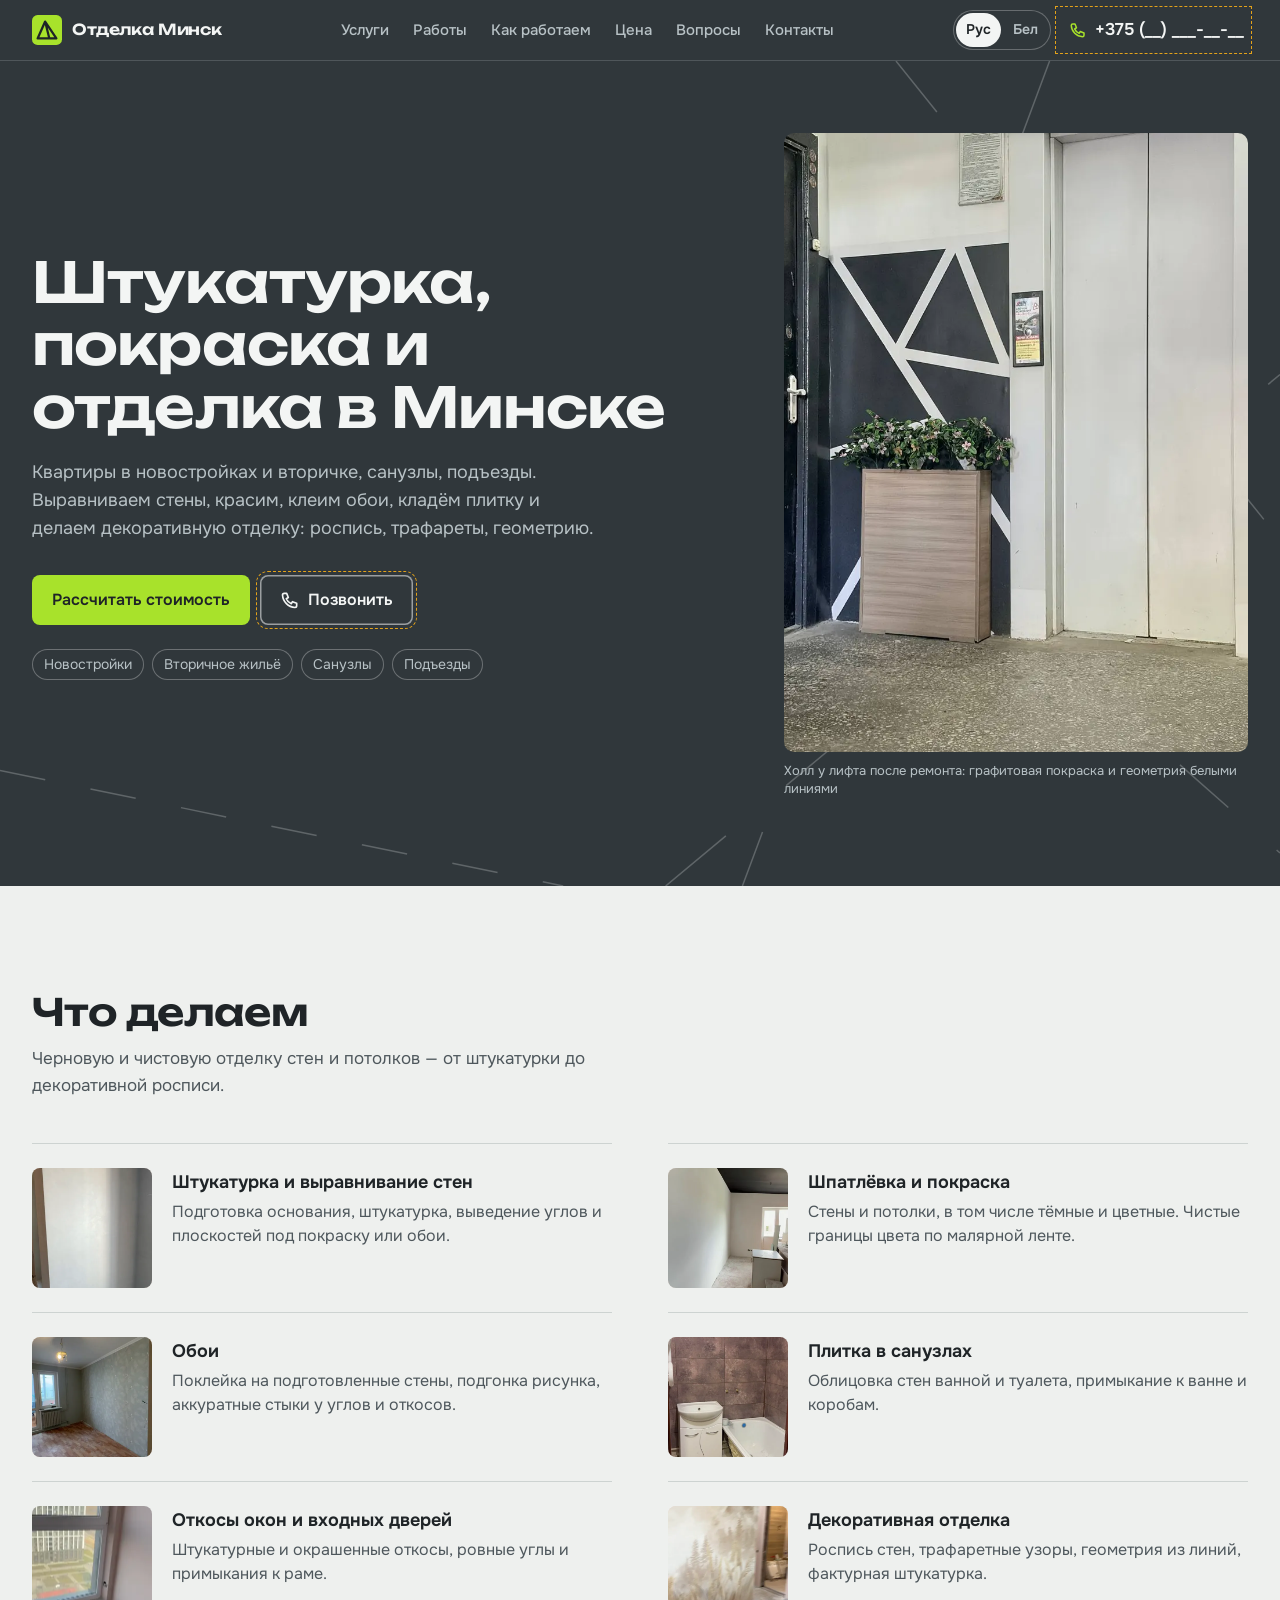
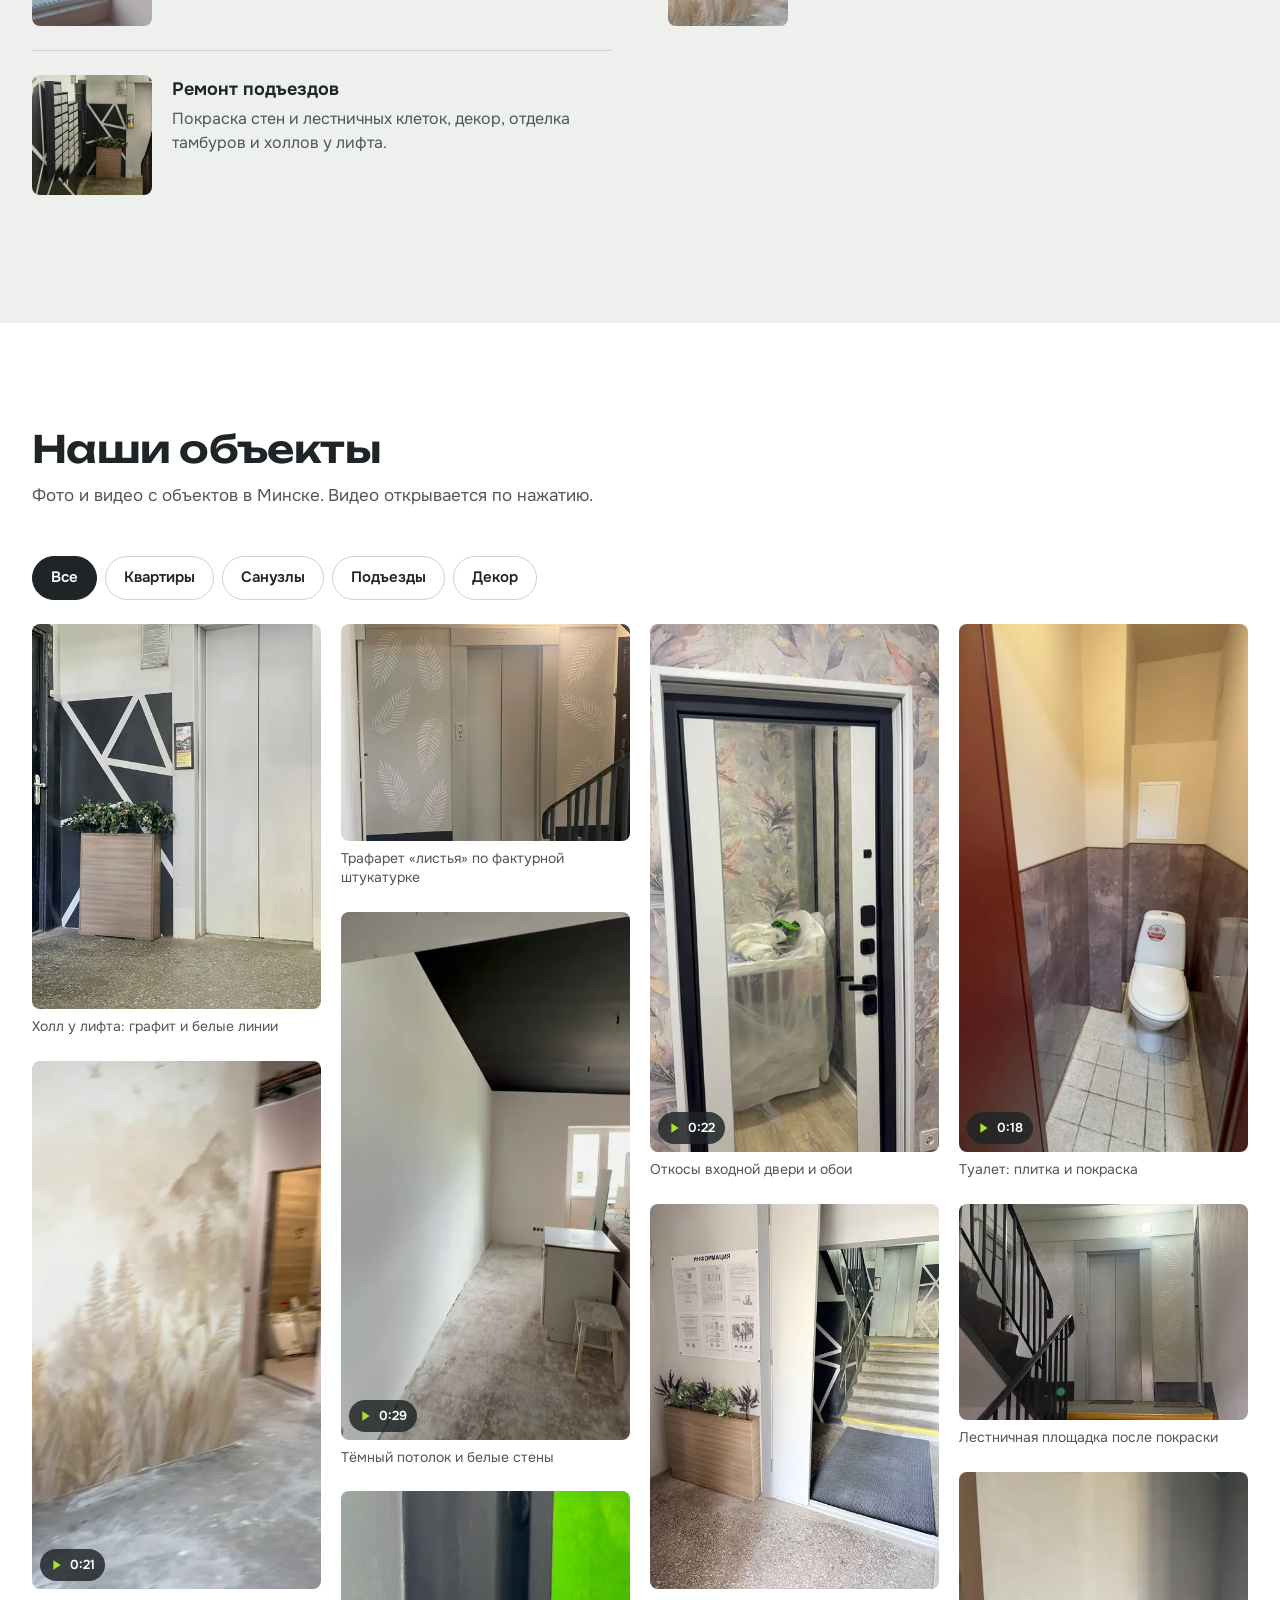
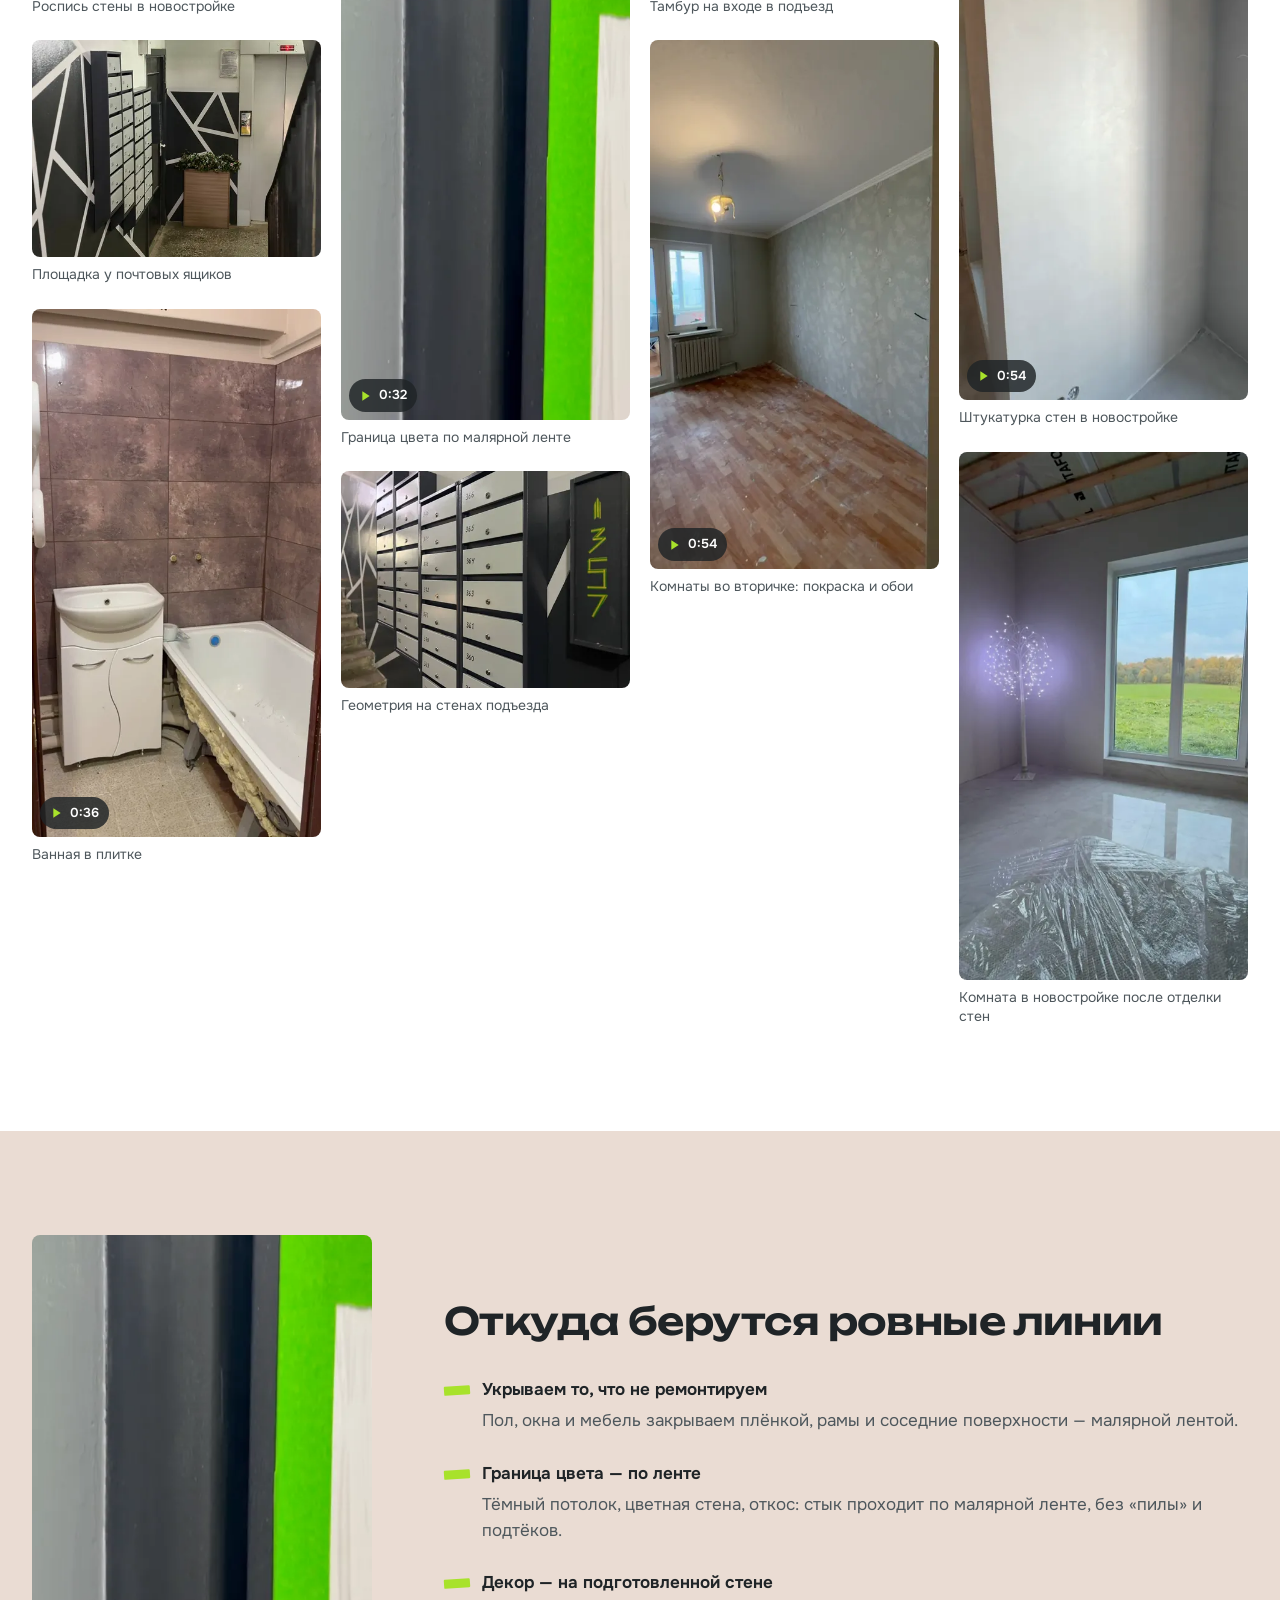
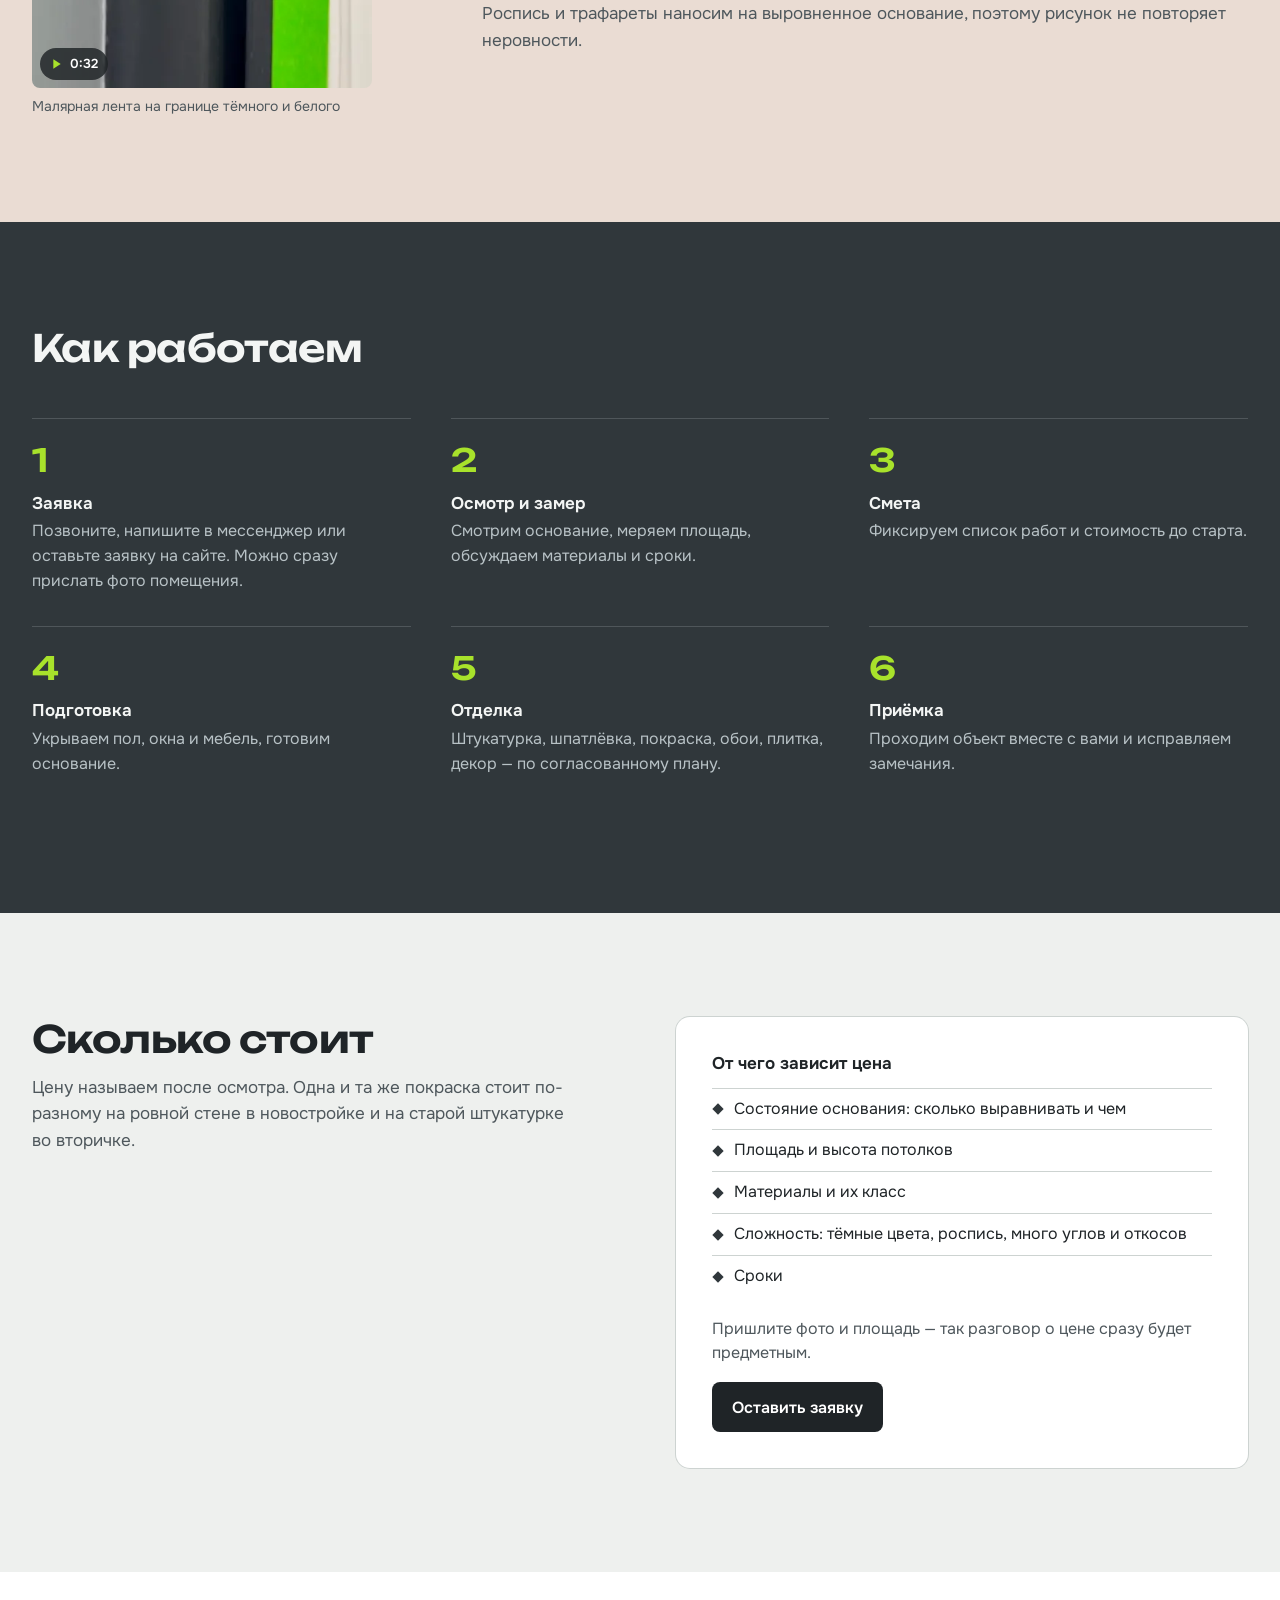
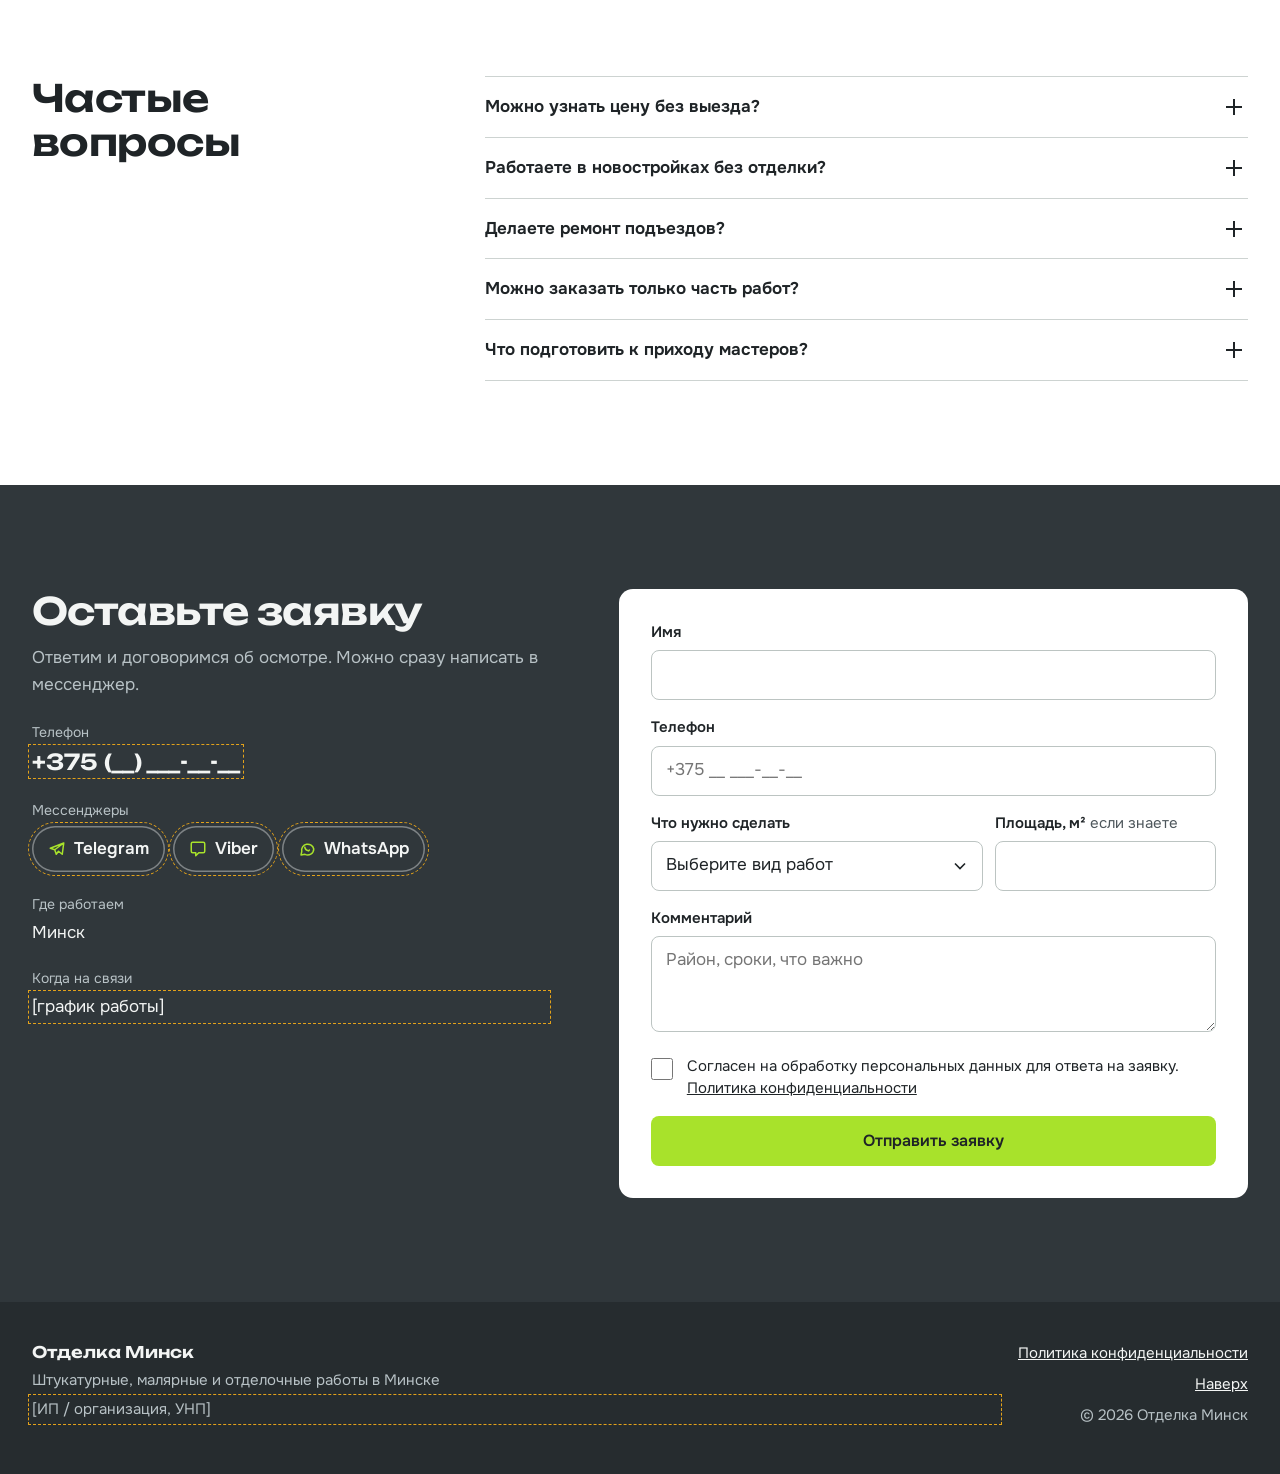
==== commit 877e59ed: "Исправления после аудита: форма, просмотр фото, шапка, шрифты - Форма: после неудачной отправки фоку" ====
--- a/index.html
+++ b/index.html
@@ -6,6 +6,7 @@
 <title>Штукатурка, покраска и отделка квартир в Минске | Отделка Минск</title>
 <meta name="description" content="Штукатурка, покраска, обои, плитка, откосы и декоративная отделка в Минске. Квартиры, новостройки, подъезды. Фото и видео объектов, заявка на расчёт.">
 <meta name="theme-color" content="#30373B">
+<meta name="color-scheme" content="light">
 <meta name="format-detection" content="telephone=no">
 <link rel="canonical" href="https://pallsmi.github.io/otdelka-minsk/">
 <link rel="alternate" hreflang="ru-BY" href="https://pallsmi.github.io/otdelka-minsk/">
@@ -24,10 +25,10 @@
 <link rel="icon" href="assets/favicon.svg" type="image/svg+xml">
 <link rel="icon" href="assets/favicon-32.png" sizes="32x32" type="image/png">
 <link rel="apple-touch-icon" href="assets/apple-touch-icon.png">
-<link rel="preload" href="assets/fonts/unbounded-cyrillic-wght-normal.woff2" as="font" type="font/woff2" crossorigin>
-<link rel="preload" href="assets/fonts/onest-cyrillic-wght-normal.woff2" as="font" type="font/woff2" crossorigin>
+<link rel="preload" href="assets/fonts/unbounded-600.woff2" as="font" type="font/woff2" crossorigin>
+<link rel="preload" href="assets/fonts/onest-var.woff2" as="font" type="font/woff2" crossorigin>
 <link rel="preload" as="image" type="image/webp" href="assets/img/lift-geometry-800.webp" imagesrcset="assets/img/lift-geometry-480.webp 480w, assets/img/lift-geometry-800.webp 800w" imagesizes="(min-width: 900px) 40vw, 86vw" fetchpriority="high">
-<link rel="stylesheet" href="css/style.css?v=d247fea7">
+<link rel="stylesheet" href="css/style.css?v=0fea35a9">
 <script type="application/ld+json">{"@context":"https://schema.org","@type":"HomeAndConstructionBusiness","name":"Отделка Минск","description":"Штукатурка, покраска, обои, плитка, откосы и декоративная отделка в Минске. Квартиры, новостройки, подъезды. Фото и видео объектов, заявка на расчёт.","areaServed":{"@type":"City","name":"Минск"},"address":{"@type":"PostalAddress","addressLocality":"Минск","addressCountry":"BY"},"knowsLanguage":["ru","be"],"url":"https://pallsmi.github.io/otdelka-minsk/","image":"https://pallsmi.github.io/otdelka-minsk/assets/img/og.jpg"}</script>
 <script type="application/ld+json">{"@context":"https://schema.org","@type":"FAQPage","mainEntity":[{"@type":"Question","name":"Можно узнать цену без выезда?","acceptedAnswer":{"@type":"Answer","text":"Примерно — по фото и площади. Точно — после осмотра: состояние стен и потолков по фото видно не всегда."}},{"@type":"Question","name":"Работаете в новостройках без отделки?","acceptedAnswer":{"@type":"Answer","text":"Да. Примеры — в разделе «Наши объекты»: штукатурка стен, откосы, роспись."}},{"@type":"Question","name":"Делаете ремонт подъездов?","acceptedAnswer":{"@type":"Answer","text":"Да: покраска стен и лестничных клеток, декор, отделка холлов у лифта. Фото — в разделе «Наши объекты»."}},{"@type":"Question","name":"Можно заказать только часть работ?","acceptedAnswer":{"@type":"Answer","text":"Да, например только покраску потолков или только откосы. Объём обсуждаем на осмотре."}},{"@type":"Question","name":"Что подготовить к приходу мастеров?","acceptedAnswer":{"@type":"Answer","text":"Вынести вещи, которые можно вынести, или сдвинуть мебель к центру комнаты — остальное укроем плёнкой."}}]}</script>
 </head>
@@ -82,7 +83,7 @@
         <a class="btn btn-tape" href="#contact">Рассчитать стоимость</a>
         <a class="btn btn-ghost todo" href="#contact"><svg class="ic" viewBox="0 0 24 24" fill="none" stroke="currentColor" stroke-width="2" stroke-linecap="round" stroke-linejoin="round" aria-hidden="true" focusable="false"><path d="M5 4h3l2 5-2.5 1.5a11 11 0 0 0 6 6L15 14l5 2v3a2 2 0 0 1-2 2A16 16 0 0 1 3 6a2 2 0 0 1 2-2z"/></svg>Позвонить</a>
       </div>
-      <ul class="hero-tags" aria-label="Типы объектов"><li>Новостройки</li><li>Вторичное жильё</li><li>Санузлы</li><li>Подъезды</li>
+      <ul class="hero-tags"><li>Новостройки</li><li>Вторичное жильё</li><li>Санузлы</li><li>Подъезды</li>
       </ul>
     </div>
     <figure class="hero-photo">
@@ -460,17 +461,19 @@
       <div class="field">
         <label for="f-phone">Телефон</label>
         <input id="f-phone" name="phone" type="tel" inputmode="tel" autocomplete="tel" placeholder="+375 __ ___-__-__" required aria-describedby="f-phone-err">
-        <p class="err" id="f-phone-err" data-msg="Укажите телефон в формате +375 XX XXX-XX-XX"></p>
+        <p class="err" id="f-phone-err" data-msg="Укажите номер полностью: 9 цифр после +375"></p>
       </div>
       <div class="field-row">
         <div class="field">
           <label for="f-work">Что нужно сделать</label>
-          <select id="f-work" name="work"><option>Штукатурка, выравнивание</option><option>Покраска</option><option>Обои</option><option>Плитка</option><option>Откосы</option><option>Декор</option><option>Подъезд</option><option>Несколько видов работ</option>
+          <select id="f-work" name="work">
+            <option value="">Выберите вид работ</option><option>Штукатурка, выравнивание</option><option>Покраска</option><option>Обои</option><option>Плитка</option><option>Откосы</option><option>Декор</option><option>Подъезд</option><option>Несколько видов работ</option>
           </select>
         </div>
         <div class="field field-area">
           <label for="f-area">Площадь, м² <span class="hint">если знаете</span></label>
-          <input id="f-area" name="area" type="number" inputmode="decimal" min="1" max="10000" step="any">
+          <input id="f-area" name="area" type="text" inputmode="decimal" autocomplete="off" maxlength="8" aria-describedby="f-area-err">
+          <p class="err" id="f-area-err" data-msg="Укажите число, например 45 или 45,5"></p>
         </div>
       </div>
       <div class="field">
@@ -479,7 +482,7 @@
       </div>
       <div class="field check">
         <input id="f-consent" name="consent" type="checkbox" required aria-describedby="f-consent-err">
-        <label for="f-consent">Согласен на обработку персональных данных для ответа на заявку. <a href="privacy.html">Политика конфиденциальности</a></label>
+        <label for="f-consent">Согласен на обработку персональных данных для ответа на заявку. <a href="privacy.html" target="_blank" rel="noopener">Политика конфиденциальности</a></label>
         <p class="err" id="f-consent-err" data-msg="Нужно согласие на обработку данных"></p>
       </div>
       <button class="btn btn-tape btn-wide" type="submit">Отправить заявку</button>
@@ -511,9 +514,9 @@
   <a class="bar-cta" href="#contact"><svg class="ic" viewBox="0 0 24 24" fill="none" stroke="currentColor" stroke-width="2" stroke-linecap="round" stroke-linejoin="round" aria-hidden="true" focusable="false"><path d="M6 3h12v18H6zM9 8h6M9 12h6M9 16h4"/></svg><span>Заявка</span></a>
 </nav>
 
-<dialog class="lightbox" id="lightbox" aria-label="Наши объекты">
+<dialog class="lightbox" id="lightbox" aria-labelledby="lb-caption">
   <div class="lb-stage"></div>
-  <p class="lb-caption"></p>
+  <p class="lb-caption" id="lb-caption"></p>
   <button class="lb-btn lb-close" type="button" aria-label="Закрыть"><svg class="ic" viewBox="0 0 24 24" fill="none" stroke="currentColor" stroke-width="2" stroke-linecap="round" stroke-linejoin="round" aria-hidden="true" focusable="false"><path d="M6 6l12 12M18 6L6 18"/></svg></button>
   <button class="lb-btn lb-prev" type="button" aria-label="Предыдущая работа"><svg class="ic" viewBox="0 0 24 24" fill="none" stroke="currentColor" stroke-width="2" stroke-linecap="round" stroke-linejoin="round" aria-hidden="true" focusable="false"><path d="M15 5l-7 7 7 7"/></svg></button>
   <button class="lb-btn lb-next" type="button" aria-label="Следующая работа"><svg class="ic" viewBox="0 0 24 24" fill="none" stroke="currentColor" stroke-width="2" stroke-linecap="round" stroke-linejoin="round" aria-hidden="true" focusable="false"><path d="M9 5l7 7-7 7"/></svg></button>
@@ -532,6 +535,6 @@
 </dialog>
 
 <script type="application/json" id="gallery-data">[{"kind":"photo","caption":"Холл у лифта: графит и белые линии","w":960,"h":1280,"src":"assets/img/lift-geometry-800.webp"},{"kind":"video","caption":"Роспись стены в новостройке","w":464,"h":848,"src":"assets/img/mural-464.webp","video":"assets/video/mural.mp4"},{"kind":"photo","caption":"Площадка у почтовых ящиков","w":1280,"h":960,"src":"assets/img/hall-geometry-1280.webp"},{"kind":"video","caption":"Ванная в плитке","w":464,"h":848,"src":"assets/img/bath-464.webp","video":"assets/video/bath.mp4"},{"kind":"photo","caption":"Трафарет «листья» по фактурной штукатурке","w":1280,"h":960,"src":"assets/img/lift-leaves-1280.webp"},{"kind":"video","caption":"Тёмный потолок и белые стены","w":464,"h":848,"src":"assets/img/dark-ceiling-464.webp","video":"assets/video/dark-ceiling.mp4"},{"kind":"video","caption":"Граница цвета по малярной ленте","w":464,"h":848,"src":"assets/img/tape-464.webp","video":"assets/video/tape.mp4"},{"kind":"photo","caption":"Геометрия на стенах подъезда","w":1280,"h":960,"src":"assets/img/mailboxes-1280.webp"},{"kind":"video","caption":"Откосы входной двери и обои","w":464,"h":848,"src":"assets/img/door-464.webp","video":"assets/video/door.mp4"},{"kind":"photo","caption":"Тамбур на входе в подъезд","w":960,"h":1280,"src":"assets/img/entrance-800.webp"},{"kind":"video","caption":"Комнаты во вторичке: покраска и обои","w":464,"h":848,"src":"assets/img/wallpaper-464.webp","video":"assets/video/rooms.mp4"},{"kind":"video","caption":"Туалет: плитка и покраска","w":464,"h":848,"src":"assets/img/wc-464.webp","video":"assets/video/wc.mp4"},{"kind":"photo","caption":"Лестничная площадка после покраски","w":1280,"h":960,"src":"assets/img/stair-leaves-1280.webp"},{"kind":"video","caption":"Штукатурка стен в новостройке","w":464,"h":848,"src":"assets/img/plaster-464.webp","video":"assets/video/plaster.mp4"},{"kind":"photo","caption":"Комната в новостройке после отделки стен","w":464,"h":848,"src":"assets/img/new-room-464.webp"}]</script>
-<script src="js/main.js?v=d247fea7" defer></script>
+<script src="js/main.js?v=0fea35a9" defer></script>
 </body>
 </html>
--- a/css/style.css
+++ b/css/style.css
@@ -5,29 +5,17 @@
    и малярная лента лаймового цвета.
    ========================================================== */
 
+/* Шрифты: по одному файлу на семейство, только нужные символы
+   (латиница, кириллица с белорусскими ў і, знаки препинания). Лицензия SIL OFL 1.1. */
 @font-face {
   font-family: "Unbounded";
-  src: url("../assets/fonts/unbounded-cyrillic-wght-normal.woff2") format("woff2");
-  font-weight: 200 900; font-style: normal; font-display: swap;
-  unicode-range: U+0301, U+0400-045F, U+0490-0491, U+04B0-04B1, U+2116;
-}
-@font-face {
-  font-family: "Unbounded";
-  src: url("../assets/fonts/unbounded-latin-wght-normal.woff2") format("woff2");
-  font-weight: 200 900; font-style: normal; font-display: swap;
-  unicode-range: U+0000-00FF, U+0131, U+0152-0153, U+02BB-02BC, U+02C6, U+02DA, U+02DC, U+0304, U+0308, U+0329, U+2000-206F, U+20AC, U+2122, U+2191, U+2193, U+2212, U+2215, U+FEFF, U+FFFD;
+  src: url("../assets/fonts/unbounded-600.woff2") format("woff2");
+  font-weight: 600; font-style: normal; font-display: swap;
 }
 @font-face {
   font-family: "Onest";
-  src: url("../assets/fonts/onest-cyrillic-wght-normal.woff2") format("woff2");
-  font-weight: 100 900; font-style: normal; font-display: swap;
-  unicode-range: U+0301, U+0400-045F, U+0490-0491, U+04B0-04B1, U+2116;
-}
-@font-face {
-  font-family: "Onest";
-  src: url("../assets/fonts/onest-latin-wght-normal.woff2") format("woff2");
-  font-weight: 100 900; font-style: normal; font-display: swap;
-  unicode-range: U+0000-00FF, U+0131, U+0152-0153, U+02BB-02BC, U+02C6, U+02DA, U+02DC, U+0304, U+0308, U+0329, U+2000-206F, U+20AC, U+2122, U+2191, U+2193, U+2212, U+2215, U+FEFF, U+FFFD;
+  src: url("../assets/fonts/onest-var.woff2") format("woff2");
+  font-weight: 400 700; font-style: normal; font-display: swap;
 }
 
 :root {
@@ -95,7 +83,9 @@
   font-weight: 600;
   letter-spacing: -0.015em;
   text-wrap: balance;
-}
+  overflow-wrap: break-word;
+}
+h3 { overflow-wrap: break-word; }
 h1 { font-size: clamp(1.75rem, 1.15rem + 3.1vw, 3.5rem); line-height: 1.12; }
 h2 { font-size: clamp(1.45rem, 1.1rem + 1.7vw, 2.35rem); line-height: 1.18; }
 h3 { font-size: 1.0625rem; font-weight: 650; line-height: 1.35; }
@@ -162,26 +152,34 @@
   line-height: 1.12;
 }
 .brand-mark { width: 30px; height: 30px; flex: none; }
+
+.header-tools { display: flex; align-items: center; gap: 8px; }
+
+.lang {
+  display: inline-flex; padding: 3px; gap: 2px;
+  border-radius: 999px; box-shadow: inset 0 0 0 1px rgba(243,245,244,.28);
+}
+.lang a {
+  display: inline-flex; align-items: center; justify-content: center;
+  min-width: 44px; min-height: 34px; padding: 0 10px; border-radius: 999px;
+  font-size: .875rem; font-weight: 600; text-decoration: none; color: var(--on-dark-2);
+}
+.lang a[aria-current="true"] { background: var(--on-dark); color: var(--ink); }
+.lang a:not([aria-current="true"]):hover { color: var(--on-dark); }
+
+/* Узкие телефоны: правила стоят после базовых, чтобы их не перекрывал каскад */
 @media (max-width: 420px) {
   .brand { font-size: .8125rem; gap: 8px; }
   .brand-mark { width: 28px; height: 28px; }
   .lang a { min-width: 40px; padding: 0 8px; }
   .header-tools { gap: 4px; }
 }
-
-.header-tools { display: flex; align-items: center; gap: 8px; }
-
-.lang {
-  display: inline-flex; padding: 3px; gap: 2px;
-  border-radius: 999px; box-shadow: inset 0 0 0 1px rgba(243,245,244,.28);
-}
-.lang a {
-  display: inline-flex; align-items: center; justify-content: center;
-  min-width: 44px; min-height: 34px; padding: 0 10px; border-radius: 999px;
-  font-size: .875rem; font-weight: 600; text-decoration: none; color: var(--on-dark-2);
-}
-.lang a[aria-current="true"] { background: var(--on-dark); color: var(--ink); }
-.lang a:not([aria-current="true"]):hover { color: var(--on-dark); }
+@media (max-width: 359px) {
+  .brand { font-size: .75rem; gap: 6px; }
+  .brand-mark { width: 26px; height: 26px; }
+  .lang a { min-width: 36px; padding: 0 6px; font-size: .8125rem; }
+  .header-tools .burger { width: 40px; }
+}
 
 .header-call { display: none; }
 
@@ -204,6 +202,7 @@
   border-bottom: 1px solid var(--line-dark);
 }
 .nav.open { display: block; }
+@media (max-width: 1119px) { html.menu-open { overflow: hidden; } }
 .nav ul { display: grid; }
 .nav li + li { border-top: 1px solid var(--line-dark); }
 .nav ul a {
@@ -216,7 +215,8 @@
 }
 .nav-phone .ic { width: 22px; height: 22px; color: var(--tape); }
 
-@media (min-width: 1040px) {
+@media (min-width: 1120px) {
+  .brand span { white-space: nowrap; -webkit-line-clamp: 1; }
   .burger { display: none; }
   .nav {
     display: block; position: static; padding: 0; background: none; border: 0; max-height: none; overflow: visible;
@@ -224,7 +224,7 @@
   .nav ul { display: flex; gap: 4px; }
   .nav li + li { border: 0; }
   .nav ul a {
-    min-height: 40px; padding: 0 10px; border-radius: 6px;
+    min-height: 40px; padding: 0 10px; border-radius: 6px; white-space: nowrap;
     font-size: .9375rem; font-weight: 500; color: var(--on-dark-2);
   }
   .nav ul a:hover { color: var(--on-dark); background: rgba(243,245,244,.06); }
@@ -540,13 +540,18 @@
 }
 .lightbox::backdrop { background: transparent; }
 .lb-stage {
-  position: absolute; inset: 60px 0 76px;
-  display: grid; place-items: center; padding: 0 8px;
+  position: absolute; inset: calc(64px + env(safe-area-inset-top, 0px)) 0 calc(76px + env(safe-area-inset-bottom, 0px));
+  display: flex; align-items: center; justify-content: center; padding: 0 8px;
   touch-action: pan-y;
 }
+/* Высоту ограничивает flex-контейнер с явной высотой: медиа всегда целиком в экране */
 .lb-stage img, .lb-stage video {
+  display: block; flex: none;
   max-width: 100%; max-height: 100%; width: auto; height: auto; object-fit: contain; border-radius: 6px;
   background: #000;
+}
+@media (min-width: 900px) {
+  .lb-stage { inset: 72px 80px 76px; }
 }
 .lb-caption {
   position: absolute; left: 16px; right: 16px; bottom: calc(18px + env(safe-area-inset-bottom));
@@ -559,7 +564,7 @@
 }
 .lb-btn:hover { background: rgba(243,245,244,.22); }
 .lb-btn .ic { width: 24px; height: 24px; }
-.lb-close { top: 8px; right: 8px; }
+.lb-close { top: calc(8px + env(safe-area-inset-top, 0px)); right: calc(8px + env(safe-area-inset-right, 0px)); }
 .lb-prev { left: 8px; top: 50%; margin-top: -24px; }
 .lb-next { right: 8px; top: 50%; margin-top: -24px; }
 @media (max-width: 599px) {
@@ -587,7 +592,7 @@
 
 /* ---------- Текстовые страницы ---------- */
 .prose { max-width: 44rem; }
-.prose h1 { font-size: clamp(1.6rem, 1.2rem + 2vw, 2.5rem); margin-bottom: 24px; }
+.prose h1 { font-size: clamp(1.25rem, .7rem + 3vw, 2.5rem); margin-bottom: 24px; }
 .prose h2 { font-size: 1.125rem; font-family: var(--f-text); font-weight: 700; letter-spacing: 0; margin: 28px 0 6px; }
 .prose p { color: var(--ink-2); }
 .prose .muted { font-size: .9375rem; margin-top: 28px; }
